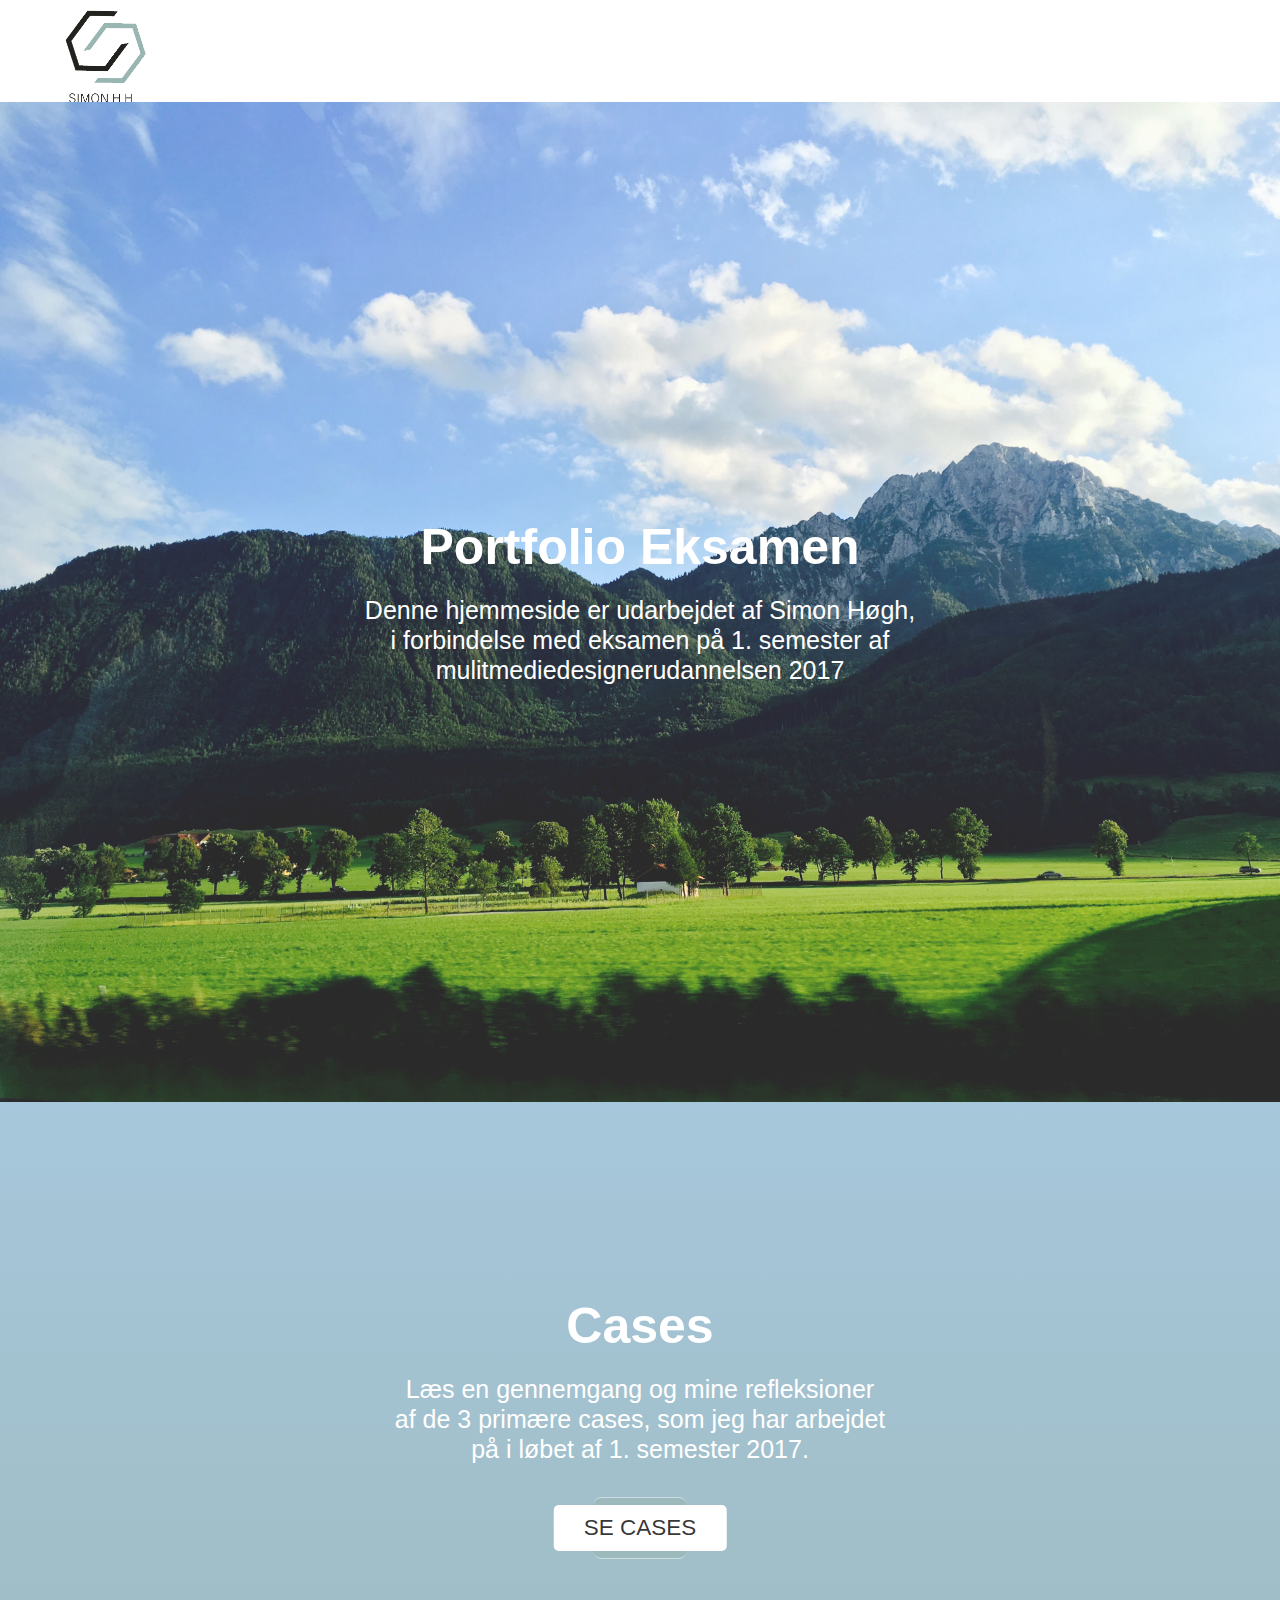
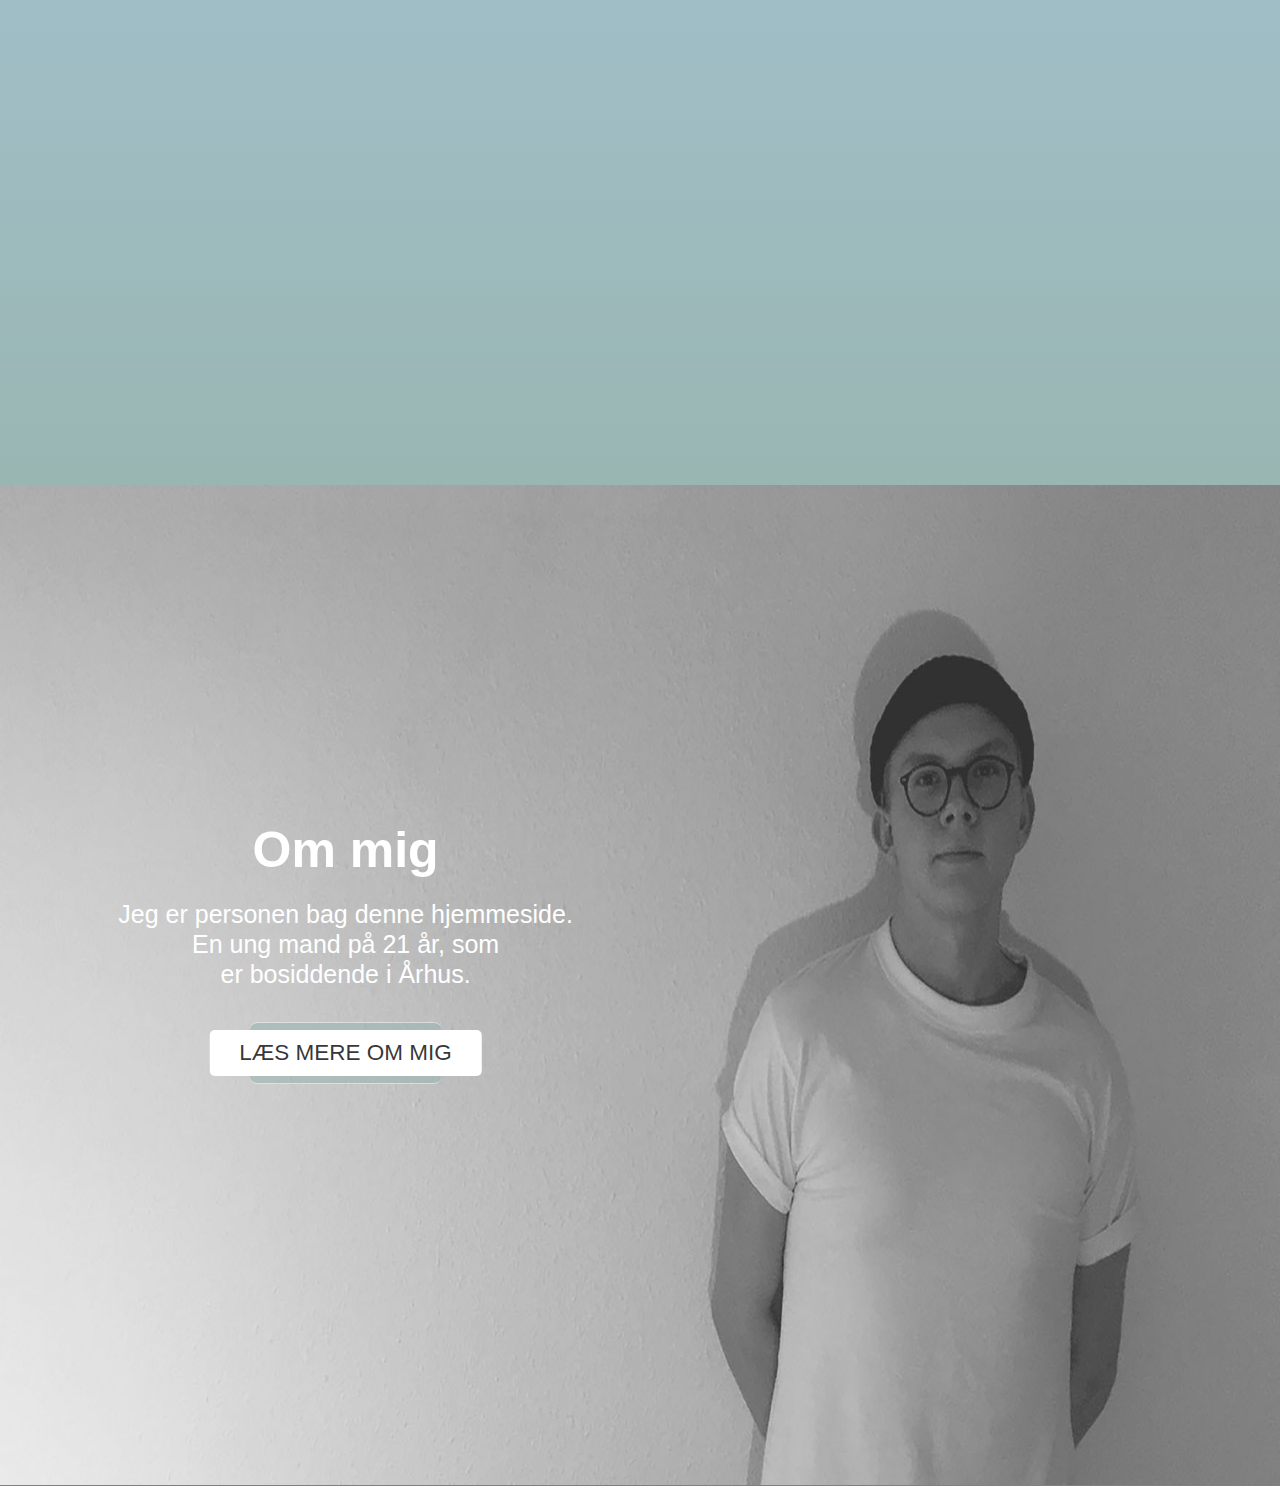
==== index.html @ 16bb82fd "portfolio website" ====
<!DOCTYPE html>
<html>

<head>
    <meta charset="utf-8">
    <meta name="viewport" content="width=device-width, initial-scale=1.0">
    <title>Simon H. H. Portfolie</title>
    <link rel="stylesheet" type="text/css" href="css/styling.css">
</head>

<body>

    <!--header, nav.bar og logo-->
    <header>

        <!--Logo-->
        <a href="index.html">
            <img class="logoplace alignperfect" src="images/simonhh.png" alt="logo simon H. H. hjemmeside">
        </a>
        <!--nav. bar-->
        <ul>
            <li><a href="#om_mig">OM MIG</a></li>
            <li><a href="#cases">CASES</a></li>
            <li><a href="#index">FORSIDE</a></li>
        </ul>

    </header>


    <!--forside-->
    <div id="page1">
        <a id="forside" class="smooth"></a>
        <div class="container">
            <img src="images/bjerge3.jpg" width="100%" height="1000px" alt="de tyske alper">
            <div class="centered">
                <h1>Portfolio Eksamen</h1>
                <p>Denne hjemmeside er udarbejdet af Simon Høgh,<br> i forbindelse med eksamen på 1. semester af<br> mulitmediedesignerudannelsen 2017</p>
            </div>
        </div>
    </div>



    <!--Cases-->
    <div id="page2">
        <a id="cases" class="smooth"></a>
        <div class="container">
            <div class="centeredp2">
                <h1>Cases</h1>
                <p> Læs en gennemgang og mine refleksioner<br> af de 3 primære cases, som jeg har arbejdet<br> på i løbet af 1. semester 2017.
                </p>
                
          
              
            <button  class="snip0043" onclick="window.location.href='cases.html'">SE CASES</button>
               
                    
             
            </div>

        </div>
    </div>



    <!--om mig-->
    <div id="page3">
        <a id="om_mig" class="smooth"></a>
  <div class="container2">
                <img class="pagephotobot" src="images/mig.jpg" width="100%" height="1000px">
                <div class="centered3">
                <h1>Om mig</h1>
                <p> Jeg er personen bag denne hjemmeside.<br>En ung mand på 21 år, som<br> er bosiddende i Århus.
                </p>
                
            <button class="snip0043">LÆS MERE OM MIG</button>
                
            </div>
        </div>
            </div>
        

 

    
    <footer>

			
    
    </footer>








</body>

</html>
---- css/styling.css ----
/*Mobilversion*/

@media only screen and (max-width: 1024px) {
    /*side 1*/
    .logoplace {
        display: inline-block;
        vertical-align: top;
        width: 50%;
        margin-right: 20px;
        margin-top: -35px;
        margin-left: -40px;
    }
       /*nav. bar css*/
    ul {
        list-style-type: none;
        margin: 0;
        padding: 0;
        margin-right: 40px;
        margin-top: 150px;
        width: 90%;
        position: absolute;
        top: 0;
        font-family: 'Raleway', Arial, sans-serif;
    }
    li {
        display: inline;
        float: right;
    }
    a {
        display: block;
        padding: 8px;
        background-color: #ffffff;
        color: black;
        text-decoration: none;
    }
    a:hover {
        color: #9ab6b3;
    }
    /*onepage body CSS*/
    header {
        margin-bottom: -65px;
        width: 100%;
    }
    body {
        margin: 0;
        padding: 0;
    }
    .pagephotobot {
        border-bottom: 1px solid grey;
        margin-top: -17px;
    }
    /* forside css */
    #page1 {
        height: 1000px;
    }
    .container {
        position: relative;
        text-align: center;
        color: white;
    }
    .centered {
        position: absolute;
        top: 50%;
        left: 50%;
        transform: translate(-50%, -50%);
        font-family: 'Raleway', Arial, sans-serif;
        font-size: 25px;
        line-height: 120%;
    }
    /* cases css*/
    #page2 {
        height: 1000px;
        background: #a7c7dc;
        background: -moz-linear-gradient(top, #a7c7dc 0%, #9ab6b3 99%);
        background: -webkit-linear-gradient(top, #a7c7dc 0%, #9ab6b3 99%);
        background: linear-gradient(to bottom, #a7c7dc 0%, #9ab6b3 99%);
        filter: progid:DXImageTransform.Microsoft.gradient( startColorstr='#a7c7dc', endColorstr='#9ab6b3', GradientType=0);
        width: 100%;
        padding-top: 0px;
    }
    .centeredp2 {
        position: absolute;
        top: 50%;
        left: 50%;
        transform: translate(-50%, -50%);
        font-family: 'Raleway', Arial, sans-serif;
        font-size: 25px;
        margin-top: 70%;
        line-height: 120%;
    }
    @import url(https://fonts.googleapis.com/css?family=Raleway:400,500);
    @import url(https://code.ionicframework.com/ionicons/2.0.1/css/ionicons.min.css);
    button.snip0043 {
        font-family: 'Raleway', Arial, sans-serif;
        border: none;
        background-color: #ffffff;
        border-radius: 5px;
        color: rgba(0, 0, 0, 0.8);
        cursor: pointer;
        padding: 10px 30px;
        display: inline-block;
        margin: 16px 34px;
        text-transform: uppercase;
        font-weight: 500;
        font-size: 0.9em;
        outline: none;
        position: relative;
        -webkit-transition: all 0.3s;
        transition: all 0.3s;
    }
    button.snip0043:before {
        content: '';
        display: block;
        border-radius: 8px;
        position: absolute;
        left: 40px;
        right: 40px;
        top: -8px;
        bottom: -8px;
        background-color: #9ab6b3;
        border-top: 1px solid rgba(255, 255, 255, 0.8);
        border-bottom: 1px solid rgba(255, 255, 255, 0.8);
        opacity: 0.6;
        z-index: -1;
        -webkit-transition: all 0.3s;
        transition: all 0.3s;
    }
    button.snip0043:hover:before,
    button.snip0043.hover:before {
        left: 0px;
        right: 0px;
        top: -5px;
        bottom: -5px;
        opacity: 1;
    }
    button.snip0043:active:before {
        top: -3px;
        bottom: -3px;
        -webkit-transition: all 0.1s;
        transition: all 0.1s;
    }
    /* om mig css */
    #page3 {
        height: 1000px;
        width: 100%;
        margin-top: 0px;
    }
    .container2 {
        position: relative;
        text-align: center;
        color: white;
    }
    .centered3 {
        position: absolute;
        top: 45%;
        left: 27%;
        transform: translate(-50%, -50%);
        font-family: 'Raleway', Arial, sans-serif;
        font-size: 25px;
        line-height: 120%;
        margin-left: 35px;
        
    }
    
    h1{
        
        line-height: 120%;
    }
    
    .overskrift{
        font-size: 35px;
      margin-left: 20px;
        
    }
    
    
    
    }
    
    
    
    
    
    
    
    
    
    
    
    
    
    
@media only screen and (min-width: 1025px){
    /*laptop*/
    /*logo css*/
    .logoplace {
        display: inline-block;
        vertical-align: top;
        width: 15%;
        margin-right: 20px;
        margin-top: -35px;
        margin-left: 10px;
    }
    /*nav. bar css*/
    ul {
        list-style-type: none;
        margin: 0;
        padding: 0;
        margin-right: 40px;
        margin-top: 122px;
        width: 90%;
        position: absolute;
        top: 0;
        font-family: 'Raleway', Arial, sans-serif;
    }
    li {
        display: inline;
        float: right;
    }
    a {
        display: block;
        padding: 8px;
        background-color: #ffffff;
        color: black;
        text-decoration: none;
    }
    a:hover {
        color: #9ab6b3;
    }
    /*onepage body CSS*/
    header {
        margin-bottom: -65px;
        width: 100%;
    }
    body {
        margin: 0;
        padding: 0;
    }
    .pagephotobot {
        border-bottom: 1px solid grey;
        margin-top: -17px;
    }
    /* forside css */
    #page1 {
        height: 1000px;
    }
    .container {
        position: relative;
        text-align: center;
        color: white;
    }
    .centered {
        position: absolute;
        top: 50%;
        left: 50%;
        transform: translate(-50%, -50%);
        font-family: 'Raleway', Arial, sans-serif;
        font-size: 25px;
        line-height: 120%;
    }
    /* cases css*/
    #page2 {
        height: 1000px;
        background: #a7c7dc;
        background: -moz-linear-gradient(top, #a7c7dc 0%, #9ab6b3 99%);
        background: -webkit-linear-gradient(top, #a7c7dc 0%, #9ab6b3 99%);
        background: linear-gradient(to bottom, #a7c7dc 0%, #9ab6b3 99%);
        filter: progid:DXImageTransform.Microsoft.gradient( startColorstr='#a7c7dc', endColorstr='#9ab6b3', GradientType=0);
        width: 100%;
        padding-top: 0px;
    }
    .centeredp2 {
        position: absolute;
        top: 50%;
        left: 50%;
        transform: translate(-50%, -50%);
        font-family: 'Raleway', Arial, sans-serif;
        font-size: 25px;
        margin-top: 25%;
        line-height: 120%;
    }
    @import url(https://fonts.googleapis.com/css?family=Raleway:400,500);
    @import url(https://code.ionicframework.com/ionicons/2.0.1/css/ionicons.min.css);
    button.snip0043 {
        font-family: 'Raleway', Arial, sans-serif;
        border: none;
        background-color: #ffffff;
        border-radius: 5px;
        color: rgba(0, 0, 0, 0.8);
        cursor: pointer;
        padding: 10px 30px;
        display: inline-block;
        margin: 16px 34px;
        text-transform: uppercase;
        font-weight: 500;
        font-size: 0.9em;
        outline: none;
        position: relative;
        -webkit-transition: all 0.3s;
        transition: all 0.3s;
    }
    button.snip0043:before {
        content: '';
        display: block;
        border-radius: 8px;
        position: absolute;
        left: 40px;
        right: 40px;
        top: -8px;
        bottom: -8px;
        background-color: #9ab6b3;
        border-top: 1px solid rgba(255, 255, 255, 0.8);
        border-bottom: 1px solid rgba(255, 255, 255, 0.8);
        opacity: 0.6;
        z-index: -1;
        -webkit-transition: all 0.3s;
        transition: all 0.3s;
    }
    button.snip0043:hover:before,
    button.snip0043.hover:before {
        left: 0px;
        right: 0px;
        top: -5px;
        bottom: -5px;
        opacity: 1;
    }
    button.snip0043:active:before {
        top: -3px;
        bottom: -3px;
        -webkit-transition: all 0.1s;
        transition: all 0.1s;
    }
    /* om mig css */
    #page3 {
        height: 1000px;
        width: 100%;
        margin-top: 0px;
    }
    .container2 {
        position: relative;
        text-align: center;
        color: white;
    }
    .centered3 {
        position: absolute;
        top: 45%;
        left: 27%;
        transform: translate(-50%, -50%);
        font-family: 'Raleway', Arial, sans-serif;
        font-size: 25px;
        line-height: 120%;
    }
    
}
    /*side med cases*/
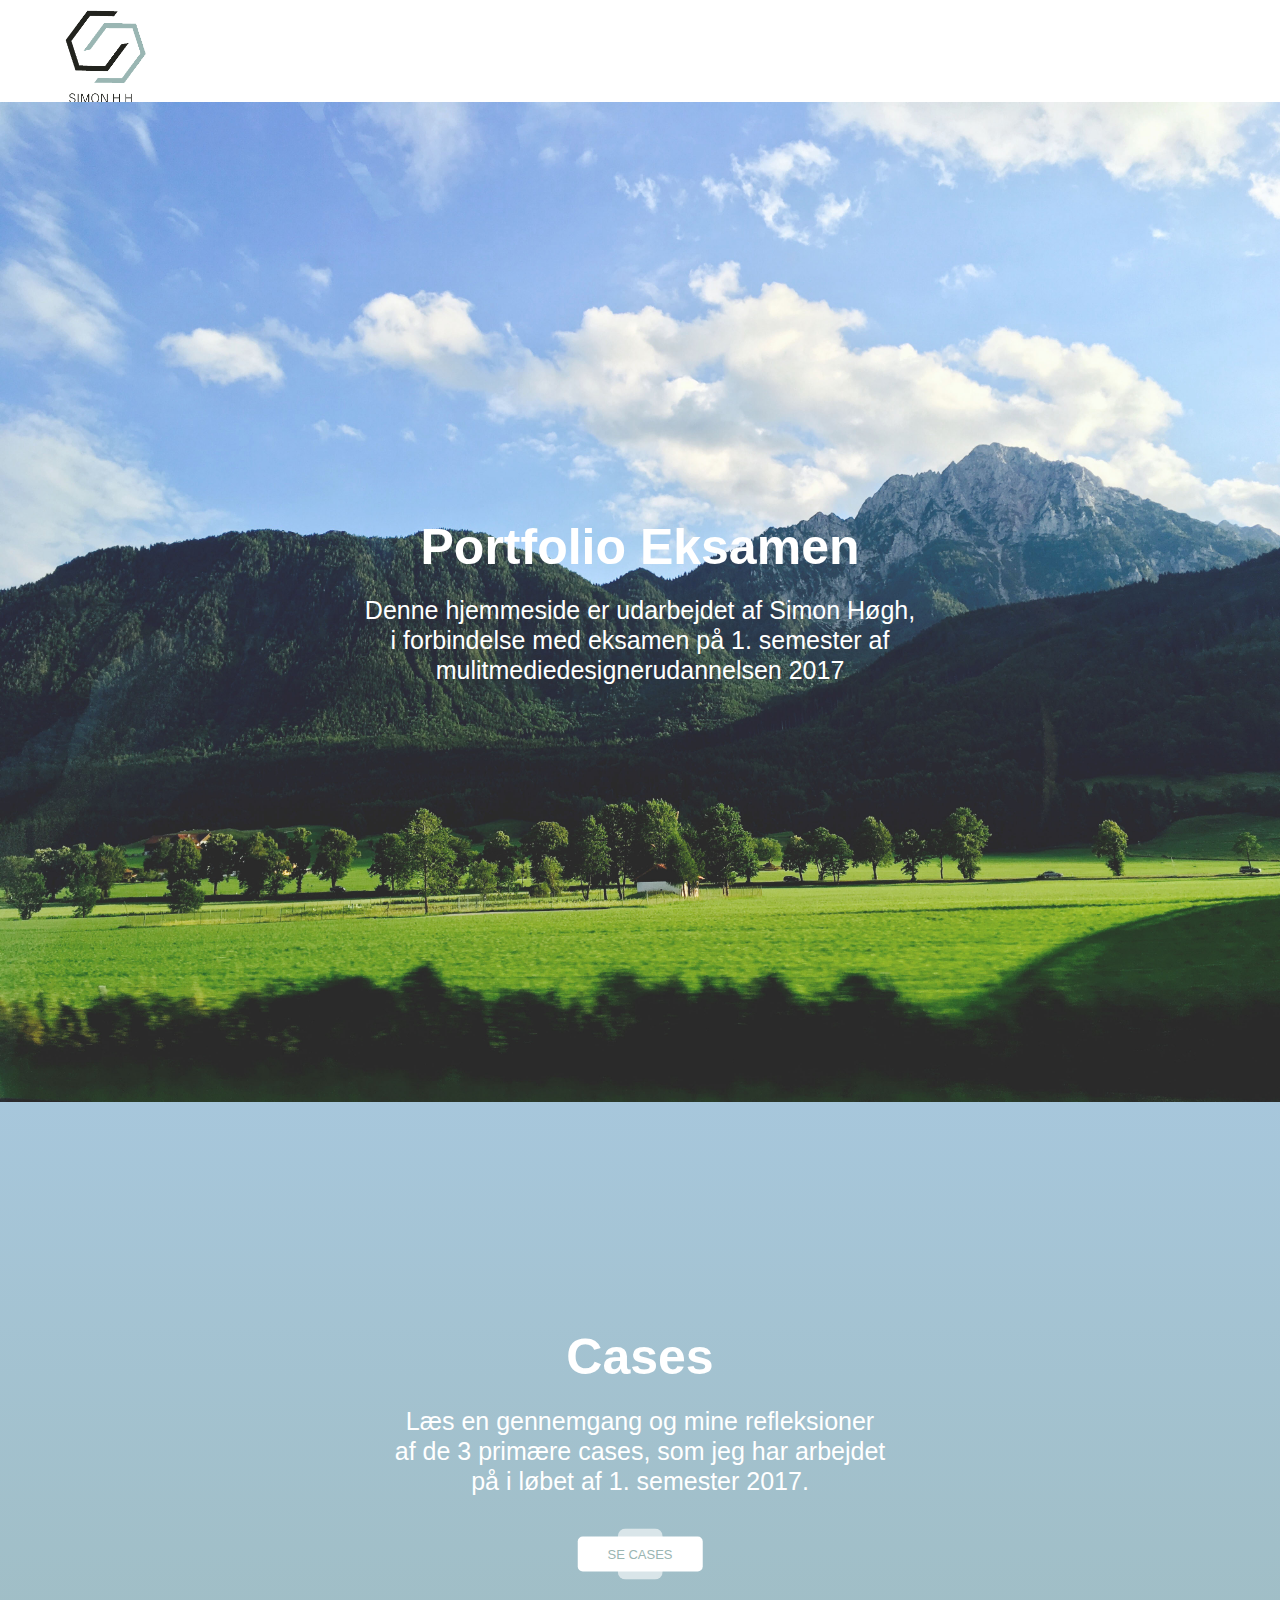
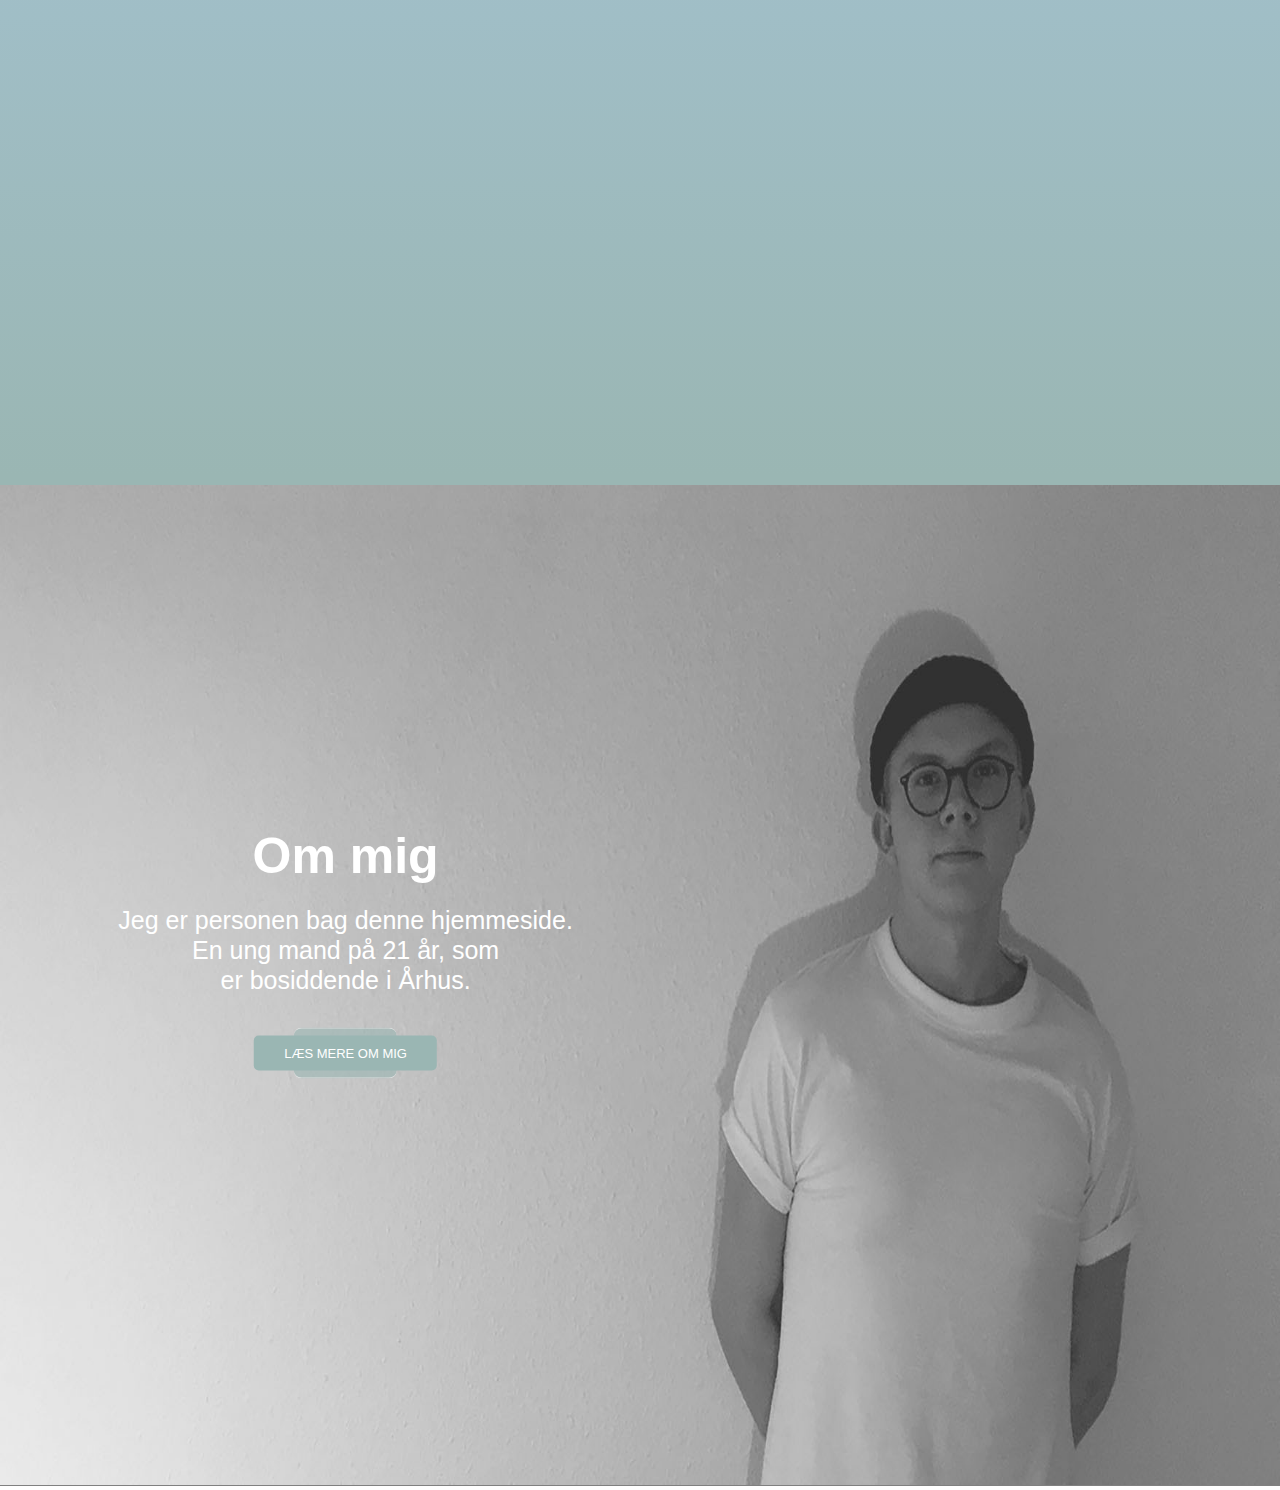
==== commit 581abd33: "Responisve update" ====
--- a/index.html
+++ b/index.html
@@ -19,9 +19,9 @@
         </a>
         <!--nav. bar-->
         <ul>
-            <li><a href="#om_mig">OM MIG</a></li>
-            <li><a href="#cases">CASES</a></li>
-            <li><a href="#index">FORSIDE</a></li>
+              <li><a href="ommig.html">OM MIG</a></li>
+            <li><a href="cases.html">CASES</a></li>
+            <li><a href=index.html>FORSIDE</a></li>
         </ul>
 
     </header>
@@ -45,14 +45,14 @@
     <div id="page2">
         <a id="cases" class="smooth"></a>
         <div class="container">
-            <div class="centeredp2">
+            <div class="centeredp5 centeredp2">
                 <h1>Cases</h1>
                 <p> Læs en gennemgang og mine refleksioner<br> af de 3 primære cases, som jeg har arbejdet<br> på i løbet af 1. semester 2017.
                 </p>
                 
           
               
-            <button  class="snip0043" onclick="window.location.href='cases.html'">SE CASES</button>
+            <button  class="snip00 button" onclick="window.location.href='cases.html'">SE CASES</button>
                
                     
              
--- a/css/styling.css
+++ b/css/styling.css
@@ -1,355 +1,817 @@
     /*Mobilversion*/
+    
+    @media only screen and (max-width: 1024px) {
+        /*side 1*/
+        .logoplace {
+            display: inline-block;
+            vertical-align: top;
+            width: 50%;
+            margin-right: 20px;
+            margin-top: 0px;
+            margin-left: -40px;
+        }
+        /*nav. bar css*/
+        ul {
+            list-style-type: none;
+            margin: 0;
+            padding: 0;
+            margin-right: 40px;
+            margin-top: 120px;
+            width: 90%;
+            position: absolute;
+            top: 0;
+            font-family: 'Raleway', Arial, sans-serif;
+        }
+        li {
+            display: inline;
+            float: right;
+        }
+        a {
+            display: block;
+            padding: 8px;
+            background-color: #ffffff;
+            color: black;
+            text-decoration: none;
+        }
+        a:hover {
+            color: #9ab6b3;
+        }
+        /*onepage body CSS*/
+        header {
+            margin-bottom: 0px;
+            width: 100%;
+        }
+        body {
+            margin: 0;
+            padding: 0;
+        }
+        .pagephotobot {
+            border-bottom: 1px solid grey;
+            margin-top: -17px;
+        }
+        /* forside css */
+        #page1 {
+            height: 1000px;
+        }
+        .container {
+            position: relative;
+            text-align: center;
+            color: white;
+        }
+        .centered {
+            position: absolute;
+            top: 50%;
+            left: 50%;
+            transform: translate(-50%, -50%);
+            font-family: 'Raleway', Arial, sans-serif;
+            font-size: 25px;
+            line-height: 120%;
+        }
+        /* cases css*/
+        #page2 {
+            height: 1000px;
+            background: #a7c7dc;
+            background: -moz-linear-gradient(top, #a7c7dc 0%, #9ab6b3 99%);
+            background: -webkit-linear-gradient(top, #a7c7dc 0%, #9ab6b3 99%);
+            background: linear-gradient(to bottom, #a7c7dc 0%, #9ab6b3 99%);
+            filter: progid:DXImageTransform.Microsoft.gradient( startColorstr='#a7c7dc', endColorstr='#9ab6b3', GradientType=0);
+            width: 100%;
+            padding-top: 0px;
+        }
+        
+        
+        @import url(https://fonts.googleapis.com/css?family=Raleway:400,500);
+        @import url(https://code.ionicframework.com/ionicons/2.0.1/css/ionicons.min.css);
+        button.snip0043 {
+            font-family: 'Raleway', Arial, sans-serif;
+            border: none;
+            background-color: #ffffff;
+            border-radius: 5px;
+            color: rgba(0, 0, 0, 0.8);
+            cursor: pointer;
+            padding: 10px 30px;
+            display: inline-block;
+            margin: 16px 34px;
+            text-transform: uppercase;
+            font-weight: 500;
+            font-size: 13px;
+            outline: none;
+            position: relative;
+            -webkit-transition: all 0.3s;
+            transition: all 0.3s;
+        }
+        button.snip0043:before {
+            content: '';
+            display: block;
+            border-radius: 8px;
+            position: absolute;
+            left: 40px;
+            right: 40px;
+            top: -8px;
+            bottom: -8px;
+            background-color: #9ab6b3;
+            border-top: 1px solid rgba(255, 255, 255, 0.8);
+            border-bottom: 1px solid rgba(255, 255, 255, 0.8);
+            opacity: 0.6;
+            z-index: -1;
+            -webkit-transition: all 0.3s;
+            transition: all 0.3s;
+        }
+        button.snip0043:hover:before,
+        button.snip0043.hover:before {
+            left: 0px;
+            right: 0px;
+            top: -5px;
+            bottom: -5px;
+            opacity: 1;
+        }
+        button.snip0043:active:before {
+            top: -3px;
+            bottom: -3px;
+            -webkit-transition: all 0.1s;
+            transition: all 0.1s;
+        }
+        
+               #page4 {
+            height: 760px;
+            background: white;
+      
+            width: 100%;
+            padding-top: 0px;
+        }
+        
+        .billedmobil{
+            
+            height: 760px;
+        }
+        
+        .overfarve{
+            color: #9ab6b3;
+        }
+        .centeredp4 {
+            position: absolute;
+            top: 50%;
+            left: 50%;
+            transform: translate(-50%, -50%);
+            font-family: 'Raleway', Arial, sans-serif;
+            font-size: 25px;
+            margin-top: 60%;
+            line-height: 120%;
+        }
+        @import url(https://fonts.googleapis.com/css?family=Raleway:400,500);
+        @import url(https://code.ionicframework.com/ionicons/2.0.1/css/ionicons.min.css);
+        button.snip0043 {
+            font-family: 'Raleway', Arial, sans-serif;
+            border: none;
+            background-color: #9ab6b3;
+            border-radius: 5px;
+            color: #ffffff;
+            cursor: pointer;
+            padding: 10px 30px;
+            display: inline-block;
+            margin: 16px 34px;
+            text-transform: uppercase;
+            font-weight: 500;
+            font-size: 13px;
+            outline: none;
+            position: relative;
+            -webkit-transition: all 0.3s;
+            transition: all 0.3s;
+        }
+        button.snip0043:before {
+            content: '';
+            display: block;
+            border-radius: 8px;
+            position: absolute;
+            left: 40px;
+            right: 40px;
+            top: -8px;
+            bottom: -8px;
+            background-color: #9ab6b3;
+            border-top: 1px solid rgba(255, 255, 255, 0.8);
+            border-bottom: 1px solid rgba(255, 255, 255, 0.8);
+            opacity: 0.6;
+            z-index: -1;
+            -webkit-transition: all 0.3s;
+            transition: all 0.3s;
+        }
+        button.snip0043:hover:before,
+        button.snip0043.hover:before {
+            left: 0px;
+            right: 0px;
+            top: -5px;
+            bottom: -5px;
+            opacity: 1;
+        }
+        button.snip0043:active:before {
+            top: -3px;
+            bottom: -3px;
+            -webkit-transition: all 0.1s;
+            transition: all 0.1s;
+        }
+        
+                
+        @import url(https://fonts.googleapis.com/css?family=Raleway:400,500);
+        @import url(https://code.ionicframework.com/ionicons/2.0.1/css/ionicons.min.css);
+        button.snip00 {
+            font-family: 'Raleway', Arial, sans-serif;
+            border: none;
+            background-color: #ffffff;
+            border-radius: 5px;
+            color: #9ab6b3;
+            cursor: pointer;
+            padding: 10px 30px;
+            display: inline-block;
+            margin: 16px 34px;
+            text-transform: uppercase;
+            font-weight: 500;
+            font-size: 13px;
+            outline: none;
+            position: relative;
+            -webkit-transition: all 0.3s;
+            transition: all 0.3s;
+        }
+        button.snip00:before {
+            content: '';
+            display: block;
+            border-radius: 8px;
+            position: absolute;
+            left: 40px;
+            right: 40px;
+            top: -8px;
+            bottom: -8px;
+            background-color: #ffffff;
+            border-top: 1px solid rgba(255, 255, 255, 0.8);
+            border-bottom: 1px solid rgba(255, 255, 255, 0.8);
+            opacity: 0.6;
+            z-index: -1;
+            -webkit-transition: all 0.3s;
+            transition: all 0.3s;
+        }
+        button.snip00:hover:before,
+        button.snip00.hover:before {
+            left: 0px;
+            right: 0px;
+            top: -5px;
+            bottom: -5px;
+            opacity: 1;
+        }
+        button.snip00:active:before {
+            top: -3px;
+            bottom: -3px;
+            -webkit-transition: all 0.1s;
+            transition: all 0.1s;
+        }
+        
+        
+        /* om mig css */
+        #page3 {
+            height: 1000px;
+            width: 100%;
+            margin-top: 0px;
+        }
+        .container2 {
+            position: relative;
+            text-align: center;
+            color: white;
+        }
+        .centered3 {
+           position: absolute;
+            top: 50%;
+            left: 50%;
+            transform: translate(-50%, -50%);
+            font-family: 'Raleway', Arial, sans-serif;
+            font-size: 25px;
+            line-height: 120%;
+        }
+        h1 {
+            line-height: 120%;
+        }
+        .overskrift {
+            font-size: 35px;
+            margin-left: 20px;
+        }
+        .trypic {
+            position: absolute;
+            top,
+            left: 0px;
+            width,
+            max-height: 100%;
+            border: 0;
+        }
+        
+               .centeredp5 {
+            position: absolute;
+            top: 50%;
+            left: 50%;
+            transform: translate(-50%, -50%);
+            font-family: 'Raleway', Arial, sans-serif;
+            font-size: 25px;
+            margin-top: 120%;
+            line-height: 120%;
+      
+        
+}
+     
+}
+      
+        
+    
 
-@media only screen and (max-width: 1024px) {
-    /*side 1*/
-    .logoplace {
-        display: inline-block;
-        vertical-align: top;
-        width: 50%;
-        margin-right: 20px;
-        margin-top: -35px;
-        margin-left: -40px;
+
+
+
+
+
+    
+    @media only screen and (min-width: 1025px) {
+        /*laptop*/
+        /*logo css*/
+        
+       
+        
+        .logoplace {
+            display: inline-block;
+            vertical-align: top;
+            width: 15%;
+            margin-right: 20px;
+            margin-top: -35px;
+            margin-left: 10px;
+        }
+        /*nav. bar css*/
+        ul {
+            list-style-type: none;
+            margin: 0;
+            padding: 0;
+            margin-right: 40px;
+            margin-top: 122px;
+            width: 90%;
+            position: absolute;
+            top: 0;
+            font-family: 'Raleway', Arial, sans-serif;
+        }
+        li {
+            display: inline;
+            float: right;
+        }
+        a {
+            display: block;
+            padding: 8px;
+            background-color: #ffffff;
+            color: black;
+            text-decoration: none;
+        }
+        a:hover {
+            color: #9ab6b3;
+        }
+        /*onepage body CSS*/
+        header {
+            margin-bottom: -65px;
+            width: 100%;
+        }
+        body {
+            margin: 0;
+            padding: 0;
+        }
+        .pagephotobot {
+            border-bottom: 1px solid grey;
+            margin-top: -17px;
+        }
+        /* forside css */
+        #page1 {
+            height: 1000px;
+        }
+        .container {
+            position: relative;
+            text-align: center;
+            color: white;
+        }
+        .centered {
+            position: absolute;
+            top: 50%;
+            left: 50%;
+            transform: translate(-50%, -50%);
+            font-family: 'Raleway', Arial, sans-serif;
+            font-size: 25px;
+            line-height: 120%;
+        }
+        /* cases css*/
+                 #page4 {
+            height: 1000px;
+            background: white;
+      
+            width: 100%;
+            padding-top: 0px;
+        }
+        
+        
+        .overfarve{
+            color: #9ab6b3;
+        }
+        .centeredp4 {
+            position: absolute;
+            top: 50%;
+            left: 50%;
+            transform: translate(-50%, -50%);
+            font-family: 'Raleway', Arial, sans-serif;
+            font-size: 25px;
+            margin-top: 120%;
+            line-height: 120%;
+        }
+        @import url(https://fonts.googleapis.com/css?family=Raleway:400,500);
+        @import url(https://code.ionicframework.com/ionicons/2.0.1/css/ionicons.min.css);
+        button.snip0043 {
+            font-family: 'Raleway', Arial, sans-serif;
+            border: none;
+            background-color: #9ab6b3;
+            border-radius: 5px;
+            color: #ffffff;
+            cursor: pointer;
+            padding: 10px 30px;
+            display: inline-block;
+            margin: 16px 34px;
+            text-transform: uppercase;
+            font-weight: 500;
+            font-size: 0.8em;
+            outline: none;
+            position: relative;
+            -webkit-transition: all 0.3s;
+            transition: all 0.3s;
+        }
+        button.snip0043:before {
+            content: '';
+            display: block;
+            border-radius: 8px;
+            position: absolute;
+            left: 40px;
+            right: 40px;
+            top: -8px;
+            bottom: -8px;
+            background-color: #9ab6b3;
+            border-top: 1px solid rgba(255, 255, 255, 0.8);
+            border-bottom: 1px solid rgba(255, 255, 255, 0.8);
+            opacity: 0.6;
+            z-index: -1;
+            -webkit-transition: all 0.3s;
+            transition: all 0.3s;
+        }
+        button.snip0043:hover:before,
+        button.snip0043.hover:before {
+            left: 0px;
+            right: 0px;
+            top: -5px;
+            bottom: -5px;
+            opacity: 1;
+        }
+        button.snip0043:active:before {
+            top: -3px;
+            bottom: -3px;
+            -webkit-transition: all 0.1s;
+            transition: all 0.1s;
+        }
+        
+            
+        @import url(https://fonts.googleapis.com/css?family=Raleway:400,500);
+        @import url(https://code.ionicframework.com/ionicons/2.0.1/css/ionicons.min.css);
+        button.snip00 {
+            font-family: 'Raleway', Arial, sans-serif;
+            border: none;
+            background-color: #ffffff;
+            border-radius: 5px;
+            color: #9ab6b3;
+            cursor: pointer;
+            padding: 10px 30px;
+            display: inline-block;
+            margin: 16px 34px;
+            text-transform: uppercase;
+            font-weight: 500;
+            font-size: 0.8em;
+            outline: none;
+            position: relative;
+            -webkit-transition: all 0.3s;
+            transition: all 0.3s;
+        }
+        button.snip00:before {
+            content: '';
+            display: block;
+            border-radius: 8px;
+            position: absolute;
+            left: 40px;
+            right: 40px;
+            top: -8px;
+            bottom: -8px;
+            background-color: #ffffff;
+            border-top: 1px solid rgba(255, 255, 255, 0.8);
+            border-bottom: 1px solid rgba(255, 255, 255, 0.8);
+            opacity: 0.6;
+            z-index: -1;
+            -webkit-transition: all 0.3s;
+            transition: all 0.3s;
+        }
+        button.snip00:hover:before,
+        button.snip00.hover:before {
+            left: 0px;
+            right: 0px;
+            top: -5px;
+            bottom: -5px;
+            opacity: 1;
+        }
+        button.snip00:active:before {
+            top: -3px;
+            bottom: -3px;
+            -webkit-transition: all 0.1s;
+            transition: all 0.1s;
+        }
+        /* om mig css */
+        #page3 {
+            height: 1000px;
+            width: 100%;
+            margin-top: 0px;
+        }
+        .container2 {
+            position: relative;
+            text-align: center;
+            color: white;
+        }
+        .centered3 {
+            position: absolute;
+            top: 45%;
+            left: 27%;
+            transform: translate(-50%, -50%);
+            font-family: 'Raleway', Arial, sans-serif;
+            font-size: 25px;
+            line-height: 120%;
+        }
+        .overskrift {
+            font-size: 35px;
+            margin-left: 20px;
+        }
+        .articletekst {
+            -webkit-column-count: 2;
+            /* Chrome, Safari, Opera */
+            -moz-column-count: 2;
+            /* Firefox */
+            column-count: 2;
+            margin: 50px 300px 100px 300px;
+            font-family: 'Raleway', Arial, sans-serif;
+            line-height: 2.3;
+            text-align: justify;
+        }
+        .articlepic {
+            display: block;
+            margin-left: auto;
+            margin-right: auto display: block;
+            margin-left: auto;
+            margin-right: auto
+        }
+        .mellemrum {
+            margin-top: 50px;
+            margin-bottom: 50px;
+        }
+        .articlemargin {
+            margin-left: 20px
+        }
+        .articlemargin2 {
+            margin-right: 20px;
+        }
+        .artikelrubrik {
+            font-family: 'Raleway', Arial, sans-serif;
+            text-align: center;
+            color: black;
+        }
+        .ses {
+            font-family: 'Raleway', Arial, sans-serif;
+            text-align: center;
+            color: black;
+            margin-bottom: 10px;
+        }
+        .roundcor {
+            border: 1px solid #47484b;
+            -webkit-border-radius: 2px;
+            -moz-border-radius: 2px;
+            border-radius: 2px;
+        }
+        .casebg {
+            background-color: white;
+        }
+        
+        .casesbg{
+            
+            background-color: white;
+        }
+        
+        #page2 {
+            height: 1000px;
+            background: #a7c7dc;
+            background: -moz-linear-gradient(top, #a7c7dc 0%, #9ab6b3 99%);
+            background: -webkit-linear-gradient(top, #a7c7dc 0%, #9ab6b3 99%);
+            background: linear-gradient(to bottom, #a7c7dc 0%, #9ab6b3 99%);
+            filter: progid:DXImageTransform.Microsoft.gradient( startColorstr='#a7c7dc', endColorstr='#9ab6b3', GradientType=0);
+            width: 100%;
+            padding-top: 0px;
+        }
+        .centeredp2 {
+            position: absolute;
+            top: 10%;
+            left: 50%;
+            transform: translate(-50%, -50%);
+            font-family: 'Raleway', Arial, sans-serif;
+            font-size: 25px;
+            margin-top: 0%;
+            line-height: 120%;
+        }
+        @import url(https://fonts.googleapis.com/css?family=Raleway:400,500);
+        @import url(https://code.ionicframework.com/ionicons/2.0.1/css/ionicons.min.css);
+        button.snip0043 {
+            font-family: 'Raleway', Arial, sans-serif;
+            border: none;
+            background-color: #ffffff;
+            border-radius: 5px;
+            color: rgba(0, 0, 0, 0.8);
+            cursor: pointer;
+            padding: 10px 30px;
+            display: inline-block;
+            margin: 16px 34px;
+            text-transform: uppercase;
+            font-weight: 500;
+            font-size: 13px;
+            outline: none;
+            position: relative;
+            -webkit-transition: all 0.3s;
+            transition: all 0.3s;
+        }
+        button.snip0043:before {
+            content: '';
+            display: block;
+            border-radius: 8px;
+            position: absolute;
+            left: 40px;
+            right: 40px;
+            top: -8px;
+            bottom: -8px;
+            background-color: #9ab6b3;
+            border-top: 1px solid rgba(255, 255, 255, 0.8);
+            border-bottom: 1px solid rgba(255, 255, 255, 0.8);
+            opacity: 0.6;
+            z-index: -1;
+            -webkit-transition: all 0.3s;
+            transition: all 0.3s;
+        }
+        button.snip0043:hover:before,
+        button.snip0043.hover:before {
+            left: 0px;
+            right: 0px;
+            top: -5px;
+            bottom: -5px;
+            opacity: 1;
+        }
+        button.snip0043:active:before {
+            top: -3px;
+            bottom: -3px;
+            -webkit-transition: all 0.1s;
+            transition: all 0.1s;
+        }
+        
+               #page4 {
+            height: 760px;
+            background: white;
+      
+            width: 100%;
+            padding-top: 0px;
+        }
+        
+        
+        
+        .overfarve{
+            color: #9ab6b3;
+        }
+        .centeredp2 {
+            position: absolute;
+            top: 50%;
+            left: 50%;
+            transform: translate(-50%, -50%);
+            font-family: 'Raleway', Arial, sans-serif;
+            font-size: 25px;
+            margin-top: 27%;
+            line-height: 120%;
+        }
+        @import url(https://fonts.googleapis.com/css?family=Raleway:400,500);
+        @import url(https://code.ionicframework.com/ionicons/2.0.1/css/ionicons.min.css);
+        button.snip0043 {
+            font-family: 'Raleway', Arial, sans-serif;
+            border: none;
+            background-color: #9ab6b3;
+            border-radius: 5px;
+            color: #ffffff;
+            cursor: pointer;
+            padding: 10px 30px;
+            display: inline-block;
+            margin: 16px 34px;
+            text-transform: uppercase;
+            font-weight: 500;
+            font-size: 13px;
+            outline: none;
+            position: relative;
+            -webkit-transition: all 0.3s;
+            transition: all 0.3s;
+        }
+        button.snip0043:before {
+            content: '';
+            display: block;
+            border-radius: 8px;
+            position: absolute;
+            left: 40px;
+            right: 40px;
+            top: -8px;
+            bottom: -8px;
+            background-color: #9ab6b3;
+            border-top: 1px solid rgba(255, 255, 255, 0.8);
+            border-bottom: 1px solid rgba(255, 255, 255, 0.8);
+            opacity: 0.6;
+            z-index: -1;
+            -webkit-transition: all 0.3s;
+            transition: all 0.3s;
+        }
+        button.snip0043:hover:before,
+        button.snip0043.hover:before {
+            left: 0px;
+            right: 0px;
+            top: -5px;
+            bottom: -5px;
+            opacity: 1;
+        }
+        button.snip0043:active:before {
+            top: -3px;
+            bottom: -3px;
+            -webkit-transition: all 0.1s;
+            transition: all 0.1s;
+        }
+        
+                
+        @import url(https://fonts.googleapis.com/css?family=Raleway:400,500);
+        @import url(https://code.ionicframework.com/ionicons/2.0.1/css/ionicons.min.css);
+        button.snip00 {
+            font-family: 'Raleway', Arial, sans-serif;
+            border: none;
+            background-color: #ffffff;
+            border-radius: 5px;
+            color: #9ab6b3;
+            cursor: pointer;
+            padding: 10px 30px;
+            display: inline-block;
+            margin: 16px 34px;
+            text-transform: uppercase;
+            font-weight: 500;
+            font-size: 13px;
+            outline: none;
+            position: relative;
+            -webkit-transition: all 0.3s;
+            transition: all 0.3s;
+        }
+        button.snip00:before {
+            content: '';
+            display: block;
+            border-radius: 8px;
+            position: absolute;
+            left: 40px;
+            right: 40px;
+            top: -8px;
+            bottom: -8px;
+            background-color: #ffffff;
+            border-top: 1px solid rgba(255, 255, 255, 0.8);
+            border-bottom: 1px solid rgba(255, 255, 255, 0.8);
+            opacity: 0.6;
+            z-index: -1;
+            -webkit-transition: all 0.3s;
+            transition: all 0.3s;
+        }
+        button.snip00:hover:before,
+        button.snip00.hover:before {
+            left: 0px;
+            right: 0px;
+            top: -5px;
+            bottom: -5px;
+            opacity: 1;
+        }
+        button.snip00:active:before {
+            top: -3px;
+            bottom: -3px;
+            -webkit-transition: all 0.1s;
+            transition: all 0.1s;
+        }
+        
+           .centeredp4 {
+            position: absolute;
+            top: 50%;
+            left: 50%;
+            transform: translate(-50%, -50%);
+            font-family: 'Raleway', Arial, sans-serif;
+            font-size: 25px;
+               margin-top: 22%;
+           
+            line-height: 120%;
+        }
+        
+  
     }
-       /*nav. bar css*/
-    ul {
-        list-style-type: none;
-        margin: 0;
-        padding: 0;
-        margin-right: 40px;
-        margin-top: 150px;
-        width: 90%;
-        position: absolute;
-        top: 0;
-        font-family: 'Raleway', Arial, sans-serif;
-    }
-    li {
-        display: inline;
-        float: right;
-    }
-    a {
-        display: block;
-        padding: 8px;
-        background-color: #ffffff;
-        color: black;
-        text-decoration: none;
-    }
-    a:hover {
-        color: #9ab6b3;
-    }
-    /*onepage body CSS*/
-    header {
-        margin-bottom: -65px;
-        width: 100%;
-    }
-    body {
-        margin: 0;
-        padding: 0;
-    }
-    .pagephotobot {
-        border-bottom: 1px solid grey;
-        margin-top: -17px;
-    }
-    /* forside css */
-    #page1 {
-        height: 1000px;
-    }
-    .container {
-        position: relative;
-        text-align: center;
-        color: white;
-    }
-    .centered {
-        position: absolute;
-        top: 50%;
-        left: 50%;
-        transform: translate(-50%, -50%);
-        font-family: 'Raleway', Arial, sans-serif;
-        font-size: 25px;
-        line-height: 120%;
-    }
-    /* cases css*/
-    #page2 {
-        height: 1000px;
-        background: #a7c7dc;
-        background: -moz-linear-gradient(top, #a7c7dc 0%, #9ab6b3 99%);
-        background: -webkit-linear-gradient(top, #a7c7dc 0%, #9ab6b3 99%);
-        background: linear-gradient(to bottom, #a7c7dc 0%, #9ab6b3 99%);
-        filter: progid:DXImageTransform.Microsoft.gradient( startColorstr='#a7c7dc', endColorstr='#9ab6b3', GradientType=0);
-        width: 100%;
-        padding-top: 0px;
-    }
-    .centeredp2 {
-        position: absolute;
-        top: 50%;
-        left: 50%;
-        transform: translate(-50%, -50%);
-        font-family: 'Raleway', Arial, sans-serif;
-        font-size: 25px;
-        margin-top: 70%;
-        line-height: 120%;
-    }
-    @import url(https://fonts.googleapis.com/css?family=Raleway:400,500);
-    @import url(https://code.ionicframework.com/ionicons/2.0.1/css/ionicons.min.css);
-    button.snip0043 {
-        font-family: 'Raleway', Arial, sans-serif;
-        border: none;
-        background-color: #ffffff;
-        border-radius: 5px;
-        color: rgba(0, 0, 0, 0.8);
-        cursor: pointer;
-        padding: 10px 30px;
-        display: inline-block;
-        margin: 16px 34px;
-        text-transform: uppercase;
-        font-weight: 500;
-        font-size: 0.9em;
-        outline: none;
-        position: relative;
-        -webkit-transition: all 0.3s;
-        transition: all 0.3s;
-    }
-    button.snip0043:before {
-        content: '';
-        display: block;
-        border-radius: 8px;
-        position: absolute;
-        left: 40px;
-        right: 40px;
-        top: -8px;
-        bottom: -8px;
-        background-color: #9ab6b3;
-        border-top: 1px solid rgba(255, 255, 255, 0.8);
-        border-bottom: 1px solid rgba(255, 255, 255, 0.8);
-        opacity: 0.6;
-        z-index: -1;
-        -webkit-transition: all 0.3s;
-        transition: all 0.3s;
-    }
-    button.snip0043:hover:before,
-    button.snip0043.hover:before {
-        left: 0px;
-        right: 0px;
-        top: -5px;
-        bottom: -5px;
-        opacity: 1;
-    }
-    button.snip0043:active:before {
-        top: -3px;
-        bottom: -3px;
-        -webkit-transition: all 0.1s;
-        transition: all 0.1s;
-    }
-    /* om mig css */
-    #page3 {
-        height: 1000px;
-        width: 100%;
-        margin-top: 0px;
-    }
-    .container2 {
-        position: relative;
-        text-align: center;
-        color: white;
-    }
-    .centered3 {
-        position: absolute;
-        top: 45%;
-        left: 27%;
-        transform: translate(-50%, -50%);
-        font-family: 'Raleway', Arial, sans-serif;
-        font-size: 25px;
-        line-height: 120%;
-        margin-left: 35px;
-        
-    }
-    
-    h1{
-        
-        line-height: 120%;
-    }
-    
-    .overskrift{
-        font-size: 35px;
-      margin-left: 20px;
-        
-    }
-    
-    
-    
-    }
-    
-    
-    
-    
-    
-    
-    
-    
-    
-    
-    
-    
-    
-    
-@media only screen and (min-width: 1025px){
-    /*laptop*/
-    /*logo css*/
-    .logoplace {
-        display: inline-block;
-        vertical-align: top;
-        width: 15%;
-        margin-right: 20px;
-        margin-top: -35px;
-        margin-left: 10px;
-    }
-    /*nav. bar css*/
-    ul {
-        list-style-type: none;
-        margin: 0;
-        padding: 0;
-        margin-right: 40px;
-        margin-top: 122px;
-        width: 90%;
-        position: absolute;
-        top: 0;
-        font-family: 'Raleway', Arial, sans-serif;
-    }
-    li {
-        display: inline;
-        float: right;
-    }
-    a {
-        display: block;
-        padding: 8px;
-        background-color: #ffffff;
-        color: black;
-        text-decoration: none;
-    }
-    a:hover {
-        color: #9ab6b3;
-    }
-    /*onepage body CSS*/
-    header {
-        margin-bottom: -65px;
-        width: 100%;
-    }
-    body {
-        margin: 0;
-        padding: 0;
-    }
-    .pagephotobot {
-        border-bottom: 1px solid grey;
-        margin-top: -17px;
-    }
-    /* forside css */
-    #page1 {
-        height: 1000px;
-    }
-    .container {
-        position: relative;
-        text-align: center;
-        color: white;
-    }
-    .centered {
-        position: absolute;
-        top: 50%;
-        left: 50%;
-        transform: translate(-50%, -50%);
-        font-family: 'Raleway', Arial, sans-serif;
-        font-size: 25px;
-        line-height: 120%;
-    }
-    /* cases css*/
-    #page2 {
-        height: 1000px;
-        background: #a7c7dc;
-        background: -moz-linear-gradient(top, #a7c7dc 0%, #9ab6b3 99%);
-        background: -webkit-linear-gradient(top, #a7c7dc 0%, #9ab6b3 99%);
-        background: linear-gradient(to bottom, #a7c7dc 0%, #9ab6b3 99%);
-        filter: progid:DXImageTransform.Microsoft.gradient( startColorstr='#a7c7dc', endColorstr='#9ab6b3', GradientType=0);
-        width: 100%;
-        padding-top: 0px;
-    }
-    .centeredp2 {
-        position: absolute;
-        top: 50%;
-        left: 50%;
-        transform: translate(-50%, -50%);
-        font-family: 'Raleway', Arial, sans-serif;
-        font-size: 25px;
-        margin-top: 25%;
-        line-height: 120%;
-    }
-    @import url(https://fonts.googleapis.com/css?family=Raleway:400,500);
-    @import url(https://code.ionicframework.com/ionicons/2.0.1/css/ionicons.min.css);
-    button.snip0043 {
-        font-family: 'Raleway', Arial, sans-serif;
-        border: none;
-        background-color: #ffffff;
-        border-radius: 5px;
-        color: rgba(0, 0, 0, 0.8);
-        cursor: pointer;
-        padding: 10px 30px;
-        display: inline-block;
-        margin: 16px 34px;
-        text-transform: uppercase;
-        font-weight: 500;
-        font-size: 0.9em;
-        outline: none;
-        position: relative;
-        -webkit-transition: all 0.3s;
-        transition: all 0.3s;
-    }
-    button.snip0043:before {
-        content: '';
-        display: block;
-        border-radius: 8px;
-        position: absolute;
-        left: 40px;
-        right: 40px;
-        top: -8px;
-        bottom: -8px;
-        background-color: #9ab6b3;
-        border-top: 1px solid rgba(255, 255, 255, 0.8);
-        border-bottom: 1px solid rgba(255, 255, 255, 0.8);
-        opacity: 0.6;
-        z-index: -1;
-        -webkit-transition: all 0.3s;
-        transition: all 0.3s;
-    }
-    button.snip0043:hover:before,
-    button.snip0043.hover:before {
-        left: 0px;
-        right: 0px;
-        top: -5px;
-        bottom: -5px;
-        opacity: 1;
-    }
-    button.snip0043:active:before {
-        top: -3px;
-        bottom: -3px;
-        -webkit-transition: all 0.1s;
-        transition: all 0.1s;
-    }
-    /* om mig css */
-    #page3 {
-        height: 1000px;
-        width: 100%;
-        margin-top: 0px;
-    }
-    .container2 {
-        position: relative;
-        text-align: center;
-        color: white;
-    }
-    .centered3 {
-        position: absolute;
-        top: 45%;
-        left: 27%;
-        transform: translate(-50%, -50%);
-        font-family: 'Raleway', Arial, sans-serif;
-        font-size: 25px;
-        line-height: 120%;
-    }
-    
-}
     /*side med cases*/
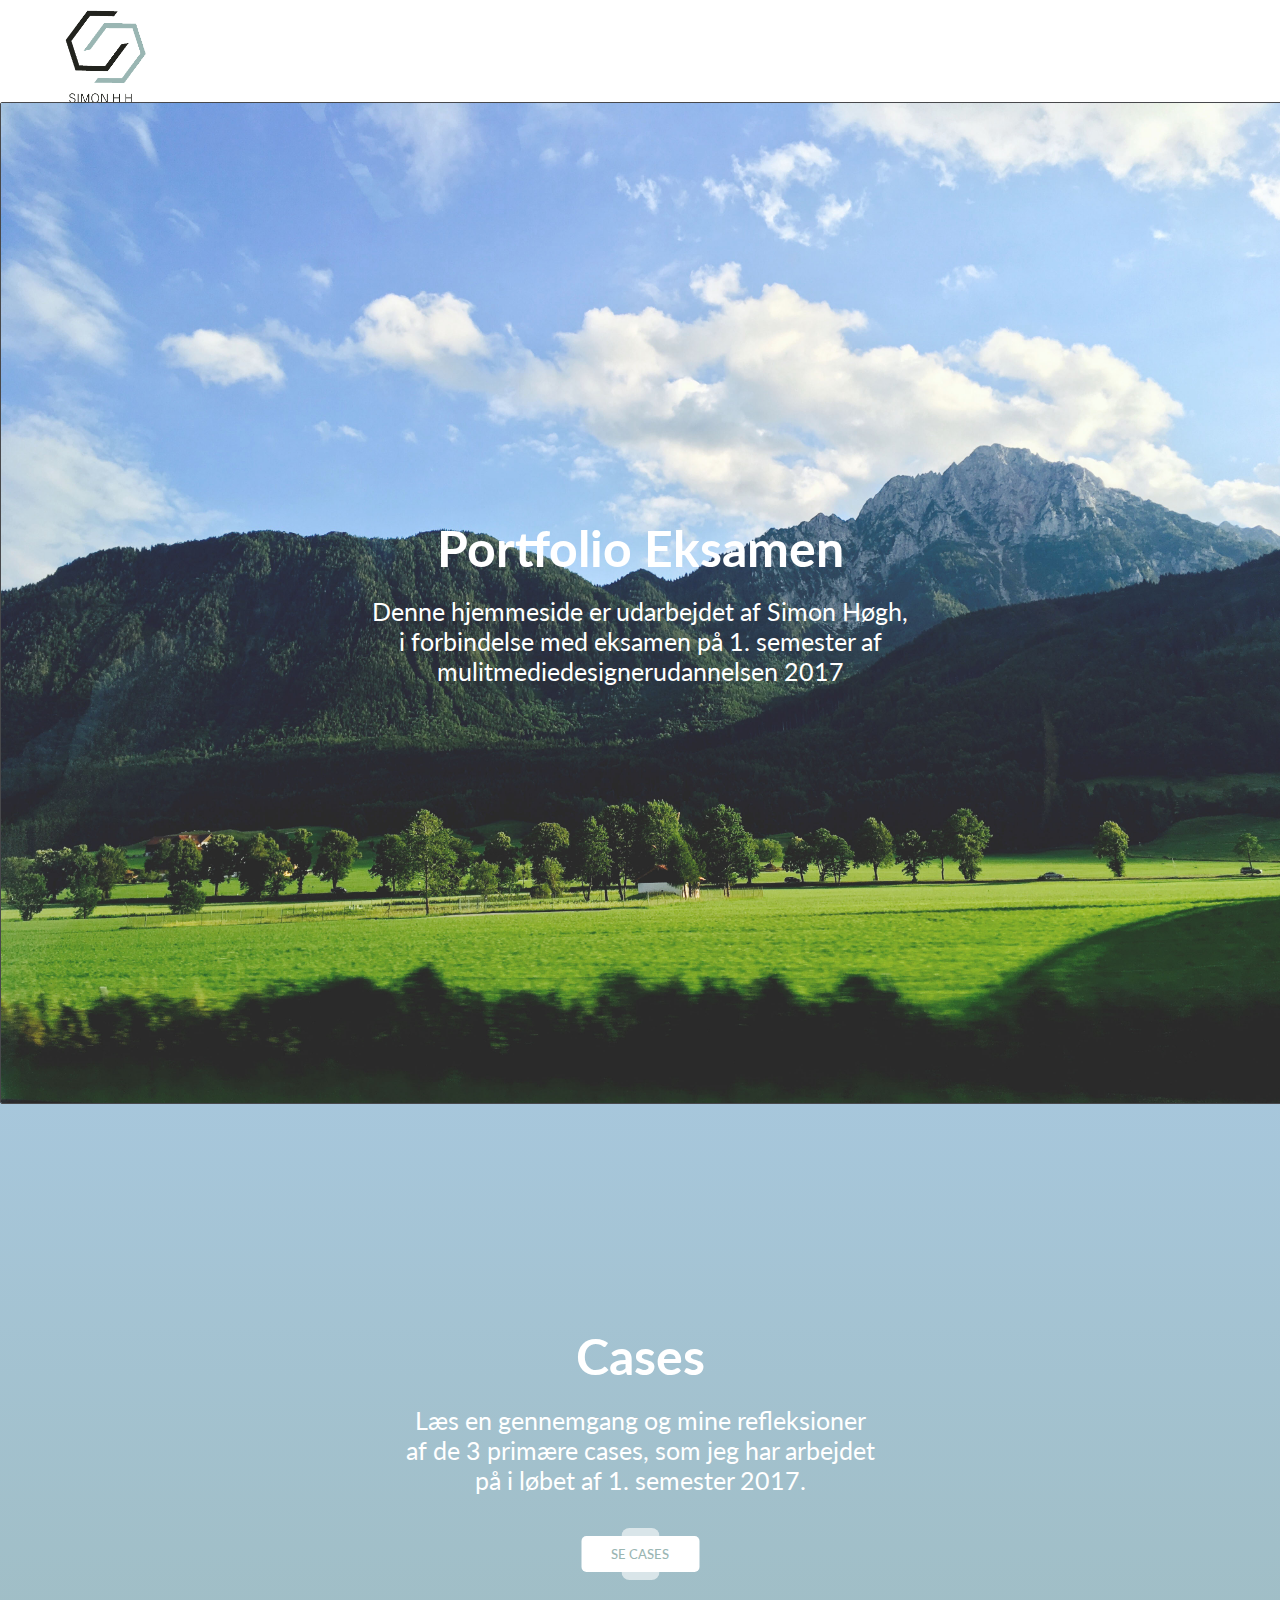
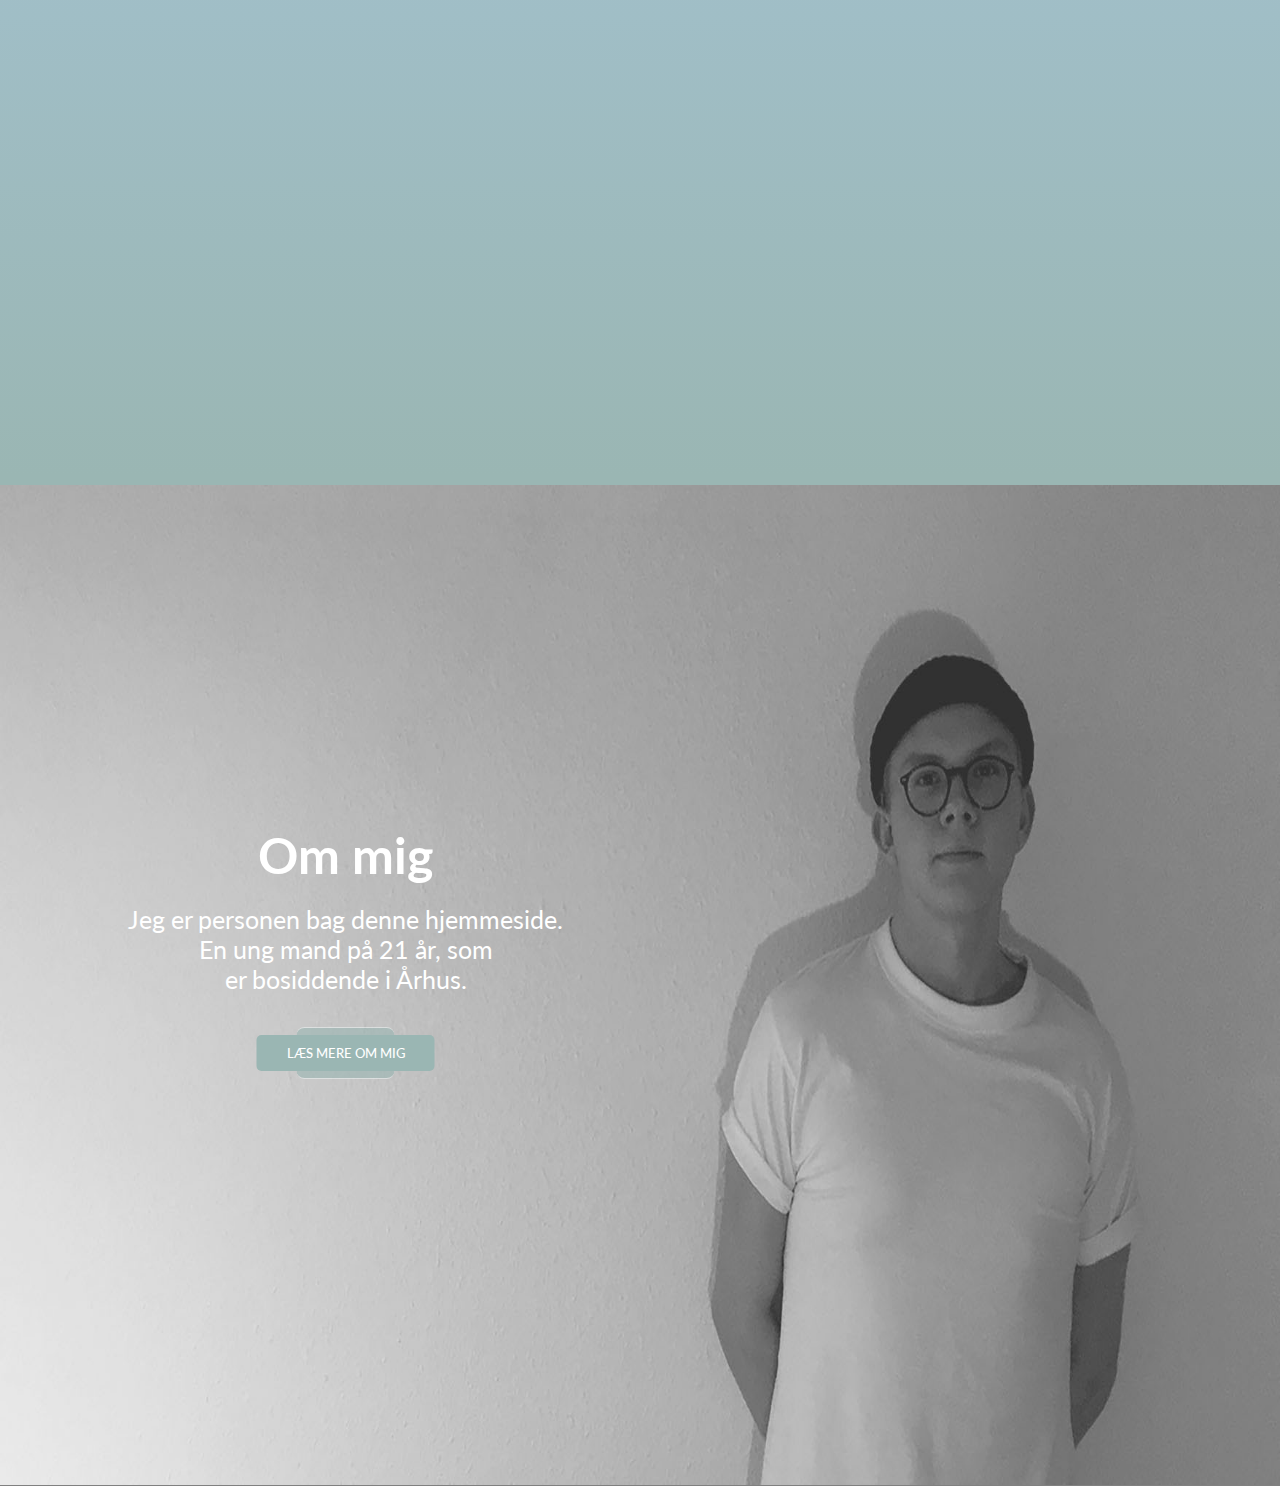
==== commit 21afa7d8: "updates" ====
--- a/index.html
+++ b/index.html
@@ -6,6 +6,8 @@
     <meta name="viewport" content="width=device-width, initial-scale=1.0">
     <title>Simon H. H. Portfolie</title>
     <link rel="stylesheet" type="text/css" href="css/styling.css">
+     	<link href="https://fonts.googleapis.com/css?family=Lato:300,400,700" rel="stylesheet">
+    
 </head>
 
 <body>
@@ -31,7 +33,7 @@
     <div id="page1">
         <a id="forside" class="smooth"></a>
         <div class="container">
-            <img src="images/bjerge3.jpg" width="100%" height="1000px" alt="de tyske alper">
+            <img class="roundcor" src="images/bjerge3.jpg" width="100%" height="1000px" alt="de tyske alper">
             <div class="centered">
                 <h1>Portfolio Eksamen</h1>
                 <p>Denne hjemmeside er udarbejdet af Simon Høgh,<br> i forbindelse med eksamen på 1. semester af<br> mulitmediedesignerudannelsen 2017</p>
@@ -73,7 +75,7 @@
                 <p> Jeg er personen bag denne hjemmeside.<br>En ung mand på 21 år, som<br> er bosiddende i Århus.
                 </p>
                 
-            <button class="snip0043">LÆS MERE OM MIG</button>
+            <button class="snip0043" onclick="window.location.href='ommig.html'">LÆS MERE OM MIG</button>
                 
             </div>
         </div>
@@ -85,10 +87,19 @@
     
     <footer>
 
+        
 			
+
+
     
+    
+
     </footer>
 
+
+        
+    
+    
 
 
 
--- a/css/styling.css
+++ b/css/styling.css
@@ -20,7 +20,7 @@
             width: 90%;
             position: absolute;
             top: 0;
-            font-family: 'Raleway', Arial, sans-serif;
+            font-family: 'Lato', sans-serif;
         }
         li {
             display: inline;
@@ -63,7 +63,7 @@
             top: 50%;
             left: 50%;
             transform: translate(-50%, -50%);
-            font-family: 'Raleway', Arial, sans-serif;
+            font-family: 'Lato', sans-serif;
             font-size: 25px;
             line-height: 120%;
         }
@@ -78,12 +78,10 @@
             width: 100%;
             padding-top: 0px;
         }
-        
-        
         @import url(https://fonts.googleapis.com/css?family=Raleway:400,500);
         @import url(https://code.ionicframework.com/ionicons/2.0.1/css/ionicons.min.css);
         button.snip0043 {
-            font-family: 'Raleway', Arial, sans-serif;
+            font-family: 'Lato', sans-serif;
             border: none;
             background-color: #ffffff;
             border-radius: 5px;
@@ -131,21 +129,16 @@
             -webkit-transition: all 0.1s;
             transition: all 0.1s;
         }
-        
-               #page4 {
+        #page4 {
             height: 760px;
             background: white;
-      
             width: 100%;
             padding-top: 0px;
         }
-        
-        .billedmobil{
-            
+        .billedmobil {
             height: 760px;
         }
-        
-        .overfarve{
+        .overfarve {
             color: #9ab6b3;
         }
         .centeredp4 {
@@ -153,7 +146,7 @@
             top: 50%;
             left: 50%;
             transform: translate(-50%, -50%);
-            font-family: 'Raleway', Arial, sans-serif;
+            font-family: 'Lato', sans-serif;
             font-size: 25px;
             margin-top: 60%;
             line-height: 120%;
@@ -161,7 +154,7 @@
         @import url(https://fonts.googleapis.com/css?family=Raleway:400,500);
         @import url(https://code.ionicframework.com/ionicons/2.0.1/css/ionicons.min.css);
         button.snip0043 {
-            font-family: 'Raleway', Arial, sans-serif;
+            font-family: 'Lato', sans-serif;
             border: none;
             background-color: #9ab6b3;
             border-radius: 5px;
@@ -209,12 +202,10 @@
             -webkit-transition: all 0.1s;
             transition: all 0.1s;
         }
-        
-                
         @import url(https://fonts.googleapis.com/css?family=Raleway:400,500);
         @import url(https://code.ionicframework.com/ionicons/2.0.1/css/ionicons.min.css);
         button.snip00 {
-            font-family: 'Raleway', Arial, sans-serif;
+            font-family: 'Lato', sans-serif;
             border: none;
             background-color: #ffffff;
             border-radius: 5px;
@@ -262,13 +253,12 @@
             -webkit-transition: all 0.1s;
             transition: all 0.1s;
         }
-        
-        
         /* om mig css */
         #page3 {
             height: 1000px;
             width: 100%;
             margin-top: 0px;
+            background:url(../img/baggrund.png)
         }
         .container2 {
             position: relative;
@@ -276,11 +266,11 @@
             color: white;
         }
         .centered3 {
-           position: absolute;
+            position: absolute;
             top: 50%;
             left: 50%;
             transform: translate(-50%, -50%);
-            font-family: 'Raleway', Arial, sans-serif;
+            font-family: 'Lato', sans-serif;
             font-size: 25px;
             line-height: 120%;
         }
@@ -299,37 +289,76 @@
             max-height: 100%;
             border: 0;
         }
-        
-               .centeredp5 {
+        .centeredp5 {
             position: absolute;
             top: 50%;
             left: 50%;
             transform: translate(-50%, -50%);
-            font-family: 'Raleway', Arial, sans-serif;
+           font-family: 'Lato', sans-serif;
             font-size: 25px;
             margin-top: 120%;
             line-height: 120%;
-      
+        }
+        .articletekstm {
+            font-family: 'Lato', sans-serif;
+            line-height: 2.3;
+            text-align: justify;
+            margin-left: 8%;
+            margin-right: 8%;
+            margin-bottom: 8%;
+        }
+        .articlepicm {
+            display: block;
+            margin-left: auto;
+            margin-right: auto display: block;
+            margin-left: auto;
+            margin-right: auto;
+            width: 84%;
+        }
+        .artikelrubrikm {
+           font-family: 'Lato', sans-serif;
+            text-align: center;
+            color: black;
+            margin-left: 8%;
+            margin-right: 8%;
+        }
+        .sesm {
+           font-family: 'Lato', sans-serif;
+            text-align: center;
+            color: black;
+            margin-bottom: 10px;
+        }
+        .roundcorm {
+            border: 1px solid #47484b;
+            -webkit-border-radius: 2px;
+            -moz-border-radius: 2px;
+            border-radius: 2px;
+        }
+        .uiaa {
+            width: 90%
+        }
+        .textcolorm {
+            color: black;
+           font-family: 'Lato', sans-serif;
+            line-height: 2.3;
+            text-align: left; 
+            margin-left: 8%;
+            margin-right: 8%;
+            margin-bottom: 8%;
+            font-size: 0.9em;
         
-}
-     
-}
-      
+        }
         
-    
+        .soclogom{
+            width="15%;
+        }
+    }
 
 
-
-
-
-
-    
+ 
     @media only screen and (min-width: 1025px) {
         /*laptop*/
         /*logo css*/
-        
-       
-        
         .logoplace {
             display: inline-block;
             vertical-align: top;
@@ -348,7 +377,7 @@
             width: 90%;
             position: absolute;
             top: 0;
-            font-family: 'Raleway', Arial, sans-serif;
+            font-family: 'Lato', sans-serif;
         }
         li {
             display: inline;
@@ -391,21 +420,18 @@
             top: 50%;
             left: 50%;
             transform: translate(-50%, -50%);
-            font-family: 'Raleway', Arial, sans-serif;
+           font-family: 'Lato', sans-serif;
             font-size: 25px;
             line-height: 120%;
         }
         /* cases css*/
-                 #page4 {
+        #page4 {
             height: 1000px;
             background: white;
-      
             width: 100%;
             padding-top: 0px;
         }
-        
-        
-        .overfarve{
+        .overfarve {
             color: #9ab6b3;
         }
         .centeredp4 {
@@ -413,7 +439,7 @@
             top: 50%;
             left: 50%;
             transform: translate(-50%, -50%);
-            font-family: 'Raleway', Arial, sans-serif;
+            font-family: 'Lato', sans-serif;
             font-size: 25px;
             margin-top: 120%;
             line-height: 120%;
@@ -421,7 +447,7 @@
         @import url(https://fonts.googleapis.com/css?family=Raleway:400,500);
         @import url(https://code.ionicframework.com/ionicons/2.0.1/css/ionicons.min.css);
         button.snip0043 {
-            font-family: 'Raleway', Arial, sans-serif;
+            font-family: 'Lato', sans-serif;
             border: none;
             background-color: #9ab6b3;
             border-radius: 5px;
@@ -469,12 +495,10 @@
             -webkit-transition: all 0.1s;
             transition: all 0.1s;
         }
-        
-            
         @import url(https://fonts.googleapis.com/css?family=Raleway:400,500);
         @import url(https://code.ionicframework.com/ionicons/2.0.1/css/ionicons.min.css);
         button.snip00 {
-            font-family: 'Raleway', Arial, sans-serif;
+            font-family: 'Lato', sans-serif;
             border: none;
             background-color: #ffffff;
             border-radius: 5px;
@@ -538,7 +562,7 @@
             top: 45%;
             left: 27%;
             transform: translate(-50%, -50%);
-            font-family: 'Raleway', Arial, sans-serif;
+            font-family: 'Lato', sans-serif;
             font-size: 25px;
             line-height: 120%;
         }
@@ -553,7 +577,7 @@
             /* Firefox */
             column-count: 2;
             margin: 50px 300px 100px 300px;
-            font-family: 'Raleway', Arial, sans-serif;
+         font-family: 'Lato', sans-serif;
             line-height: 2.3;
             text-align: justify;
         }
@@ -575,12 +599,12 @@
             margin-right: 20px;
         }
         .artikelrubrik {
-            font-family: 'Raleway', Arial, sans-serif;
+            font-family: 'Lato', sans-serif;
             text-align: center;
             color: black;
         }
         .ses {
-            font-family: 'Raleway', Arial, sans-serif;
+            font-family: 'Lato', sans-serif;
             text-align: center;
             color: black;
             margin-bottom: 10px;
@@ -594,12 +618,9 @@
         .casebg {
             background-color: white;
         }
-        
-        .casesbg{
-            
+        .casesbg {
             background-color: white;
         }
-        
         #page2 {
             height: 1000px;
             background: #a7c7dc;
@@ -615,7 +636,7 @@
             top: 10%;
             left: 50%;
             transform: translate(-50%, -50%);
-            font-family: 'Raleway', Arial, sans-serif;
+            font-family: 'Lato', sans-serif;
             font-size: 25px;
             margin-top: 0%;
             line-height: 120%;
@@ -623,7 +644,7 @@
         @import url(https://fonts.googleapis.com/css?family=Raleway:400,500);
         @import url(https://code.ionicframework.com/ionicons/2.0.1/css/ionicons.min.css);
         button.snip0043 {
-            font-family: 'Raleway', Arial, sans-serif;
+            font-family: 'Lato', sans-serif;
             border: none;
             background-color: #ffffff;
             border-radius: 5px;
@@ -671,18 +692,13 @@
             -webkit-transition: all 0.1s;
             transition: all 0.1s;
         }
-        
-               #page4 {
+        #page4 {
             height: 760px;
             background: white;
-      
             width: 100%;
             padding-top: 0px;
         }
-        
-        
-        
-        .overfarve{
+        .overfarve {
             color: #9ab6b3;
         }
         .centeredp2 {
@@ -690,7 +706,7 @@
             top: 50%;
             left: 50%;
             transform: translate(-50%, -50%);
-            font-family: 'Raleway', Arial, sans-serif;
+         font-family: 'Lato', sans-serif;
             font-size: 25px;
             margin-top: 27%;
             line-height: 120%;
@@ -698,7 +714,7 @@
         @import url(https://fonts.googleapis.com/css?family=Raleway:400,500);
         @import url(https://code.ionicframework.com/ionicons/2.0.1/css/ionicons.min.css);
         button.snip0043 {
-            font-family: 'Raleway', Arial, sans-serif;
+            font-family: 'Lato', sans-serif;
             border: none;
             background-color: #9ab6b3;
             border-radius: 5px;
@@ -746,12 +762,10 @@
             -webkit-transition: all 0.1s;
             transition: all 0.1s;
         }
-        
-                
         @import url(https://fonts.googleapis.com/css?family=Raleway:400,500);
         @import url(https://code.ionicframework.com/ionicons/2.0.1/css/ionicons.min.css);
         button.snip00 {
-            font-family: 'Raleway', Arial, sans-serif;
+           font-family: 'Lato', sans-serif;
             border: none;
             background-color: #ffffff;
             border-radius: 5px;
@@ -799,19 +813,56 @@
             -webkit-transition: all 0.1s;
             transition: all 0.1s;
         }
-        
-           .centeredp4 {
+        .centeredp4 {
             position: absolute;
             top: 50%;
             left: 50%;
             transform: translate(-50%, -50%);
-            font-family: 'Raleway', Arial, sans-serif;
-            font-size: 25px;
-               margin-top: 22%;
+            font-family: 'Lato', sans-serif;
+            font-size: 25px;
+            margin-top: 22%;
+            line-height: 120%;
+        }
+        .migbillede {
+            width: 100%;
+            height: 1200px;
+            margin-bottom: -10px;
+            margin-top: 15px;
+        }
+        .centeredmig {
+            position: absolute;
+            top: 45%;
+            left: 27%;
+            transform: translate(-50%, -50%);
+           font-family: 'Lato', sans-serif;
+            font-size: 25px;
+            line-height: 2.0;
+            text-align: center;
+        }
+        .textcontact {
+            font-family: 'Lato', sans-serif;
+            color: white;
+        }
+        
+        .textcontact:hover{
+            color: #9ab6b3;
+            text-decoration: none;
+            
+        }
+        
+        .contactbg {
+            background-color: rgba(255, 255, 255, .0);
+        
+        }
+        
+        .soclogo{
+            width: 9%;
+            padding:0;
+            margin:0;
            
-            line-height: 120%;
         }
         
-  
+        
+        
     }
     /*side med cases*/
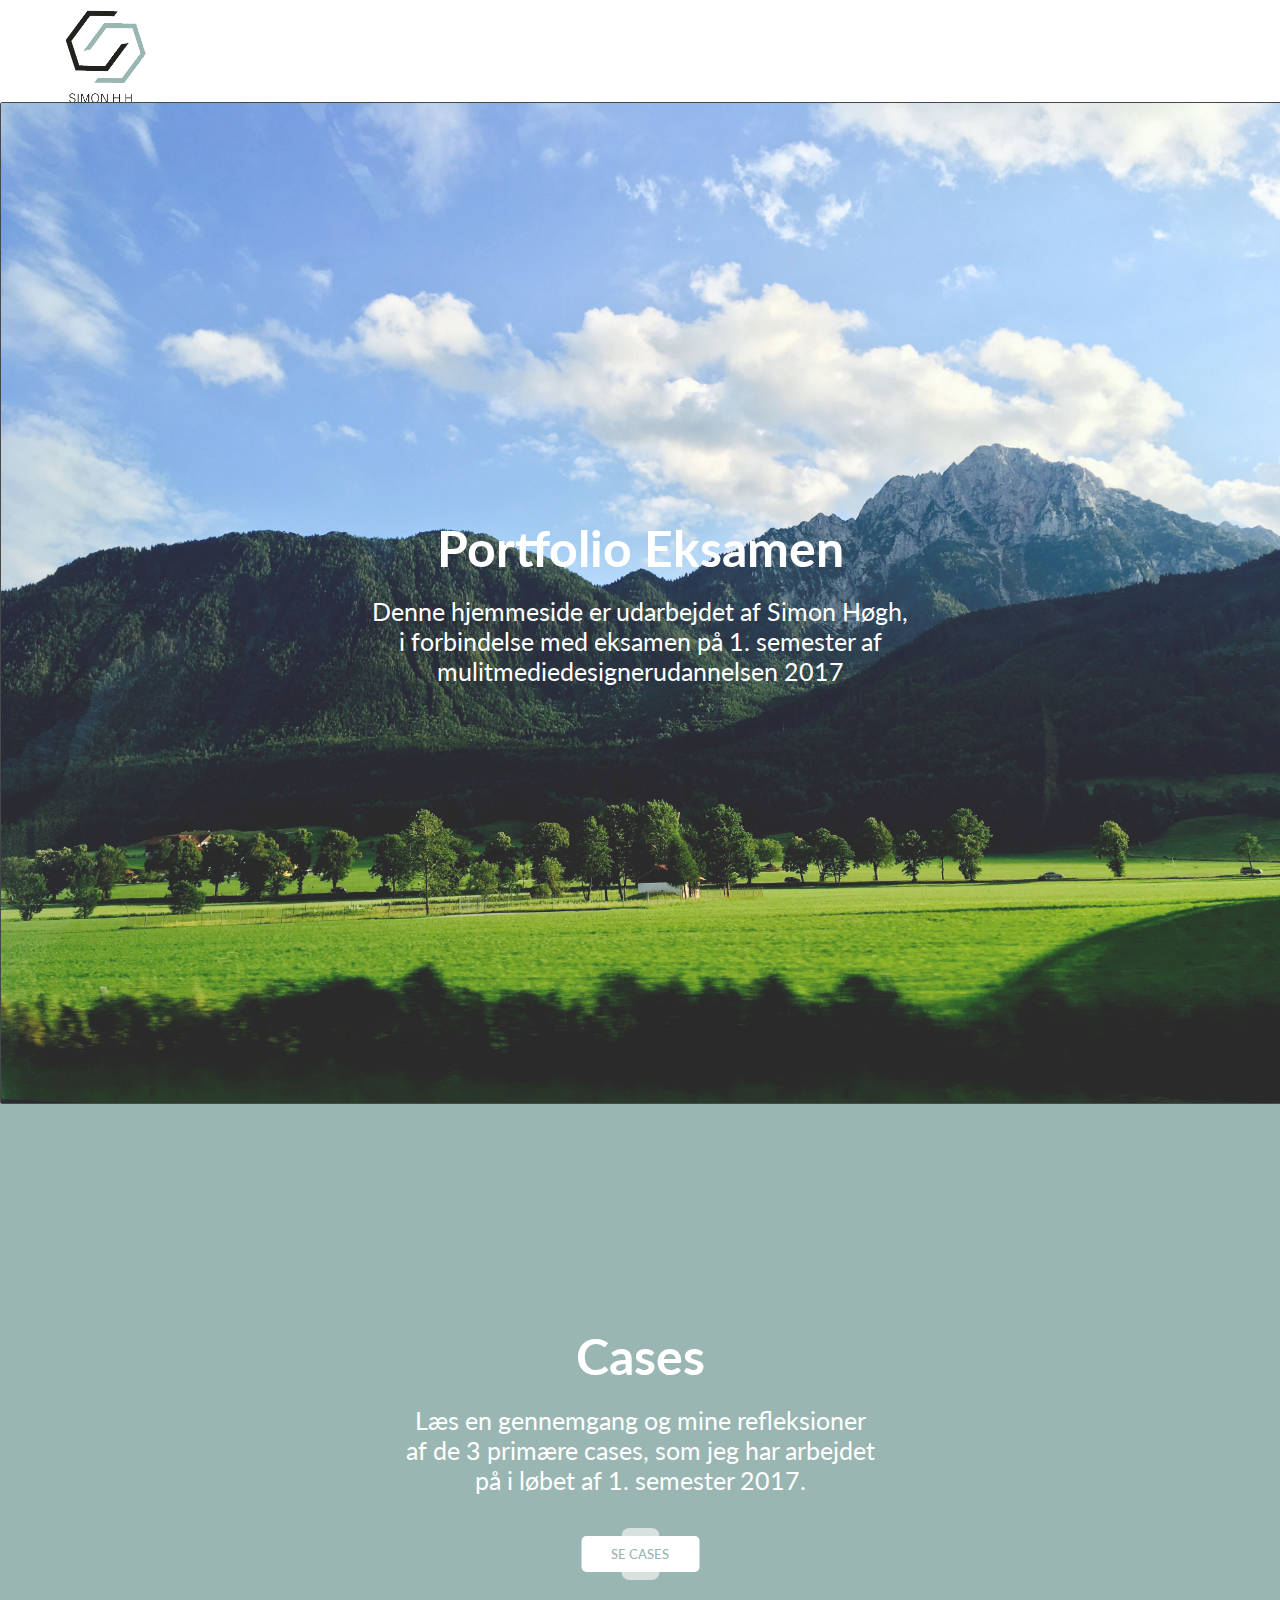
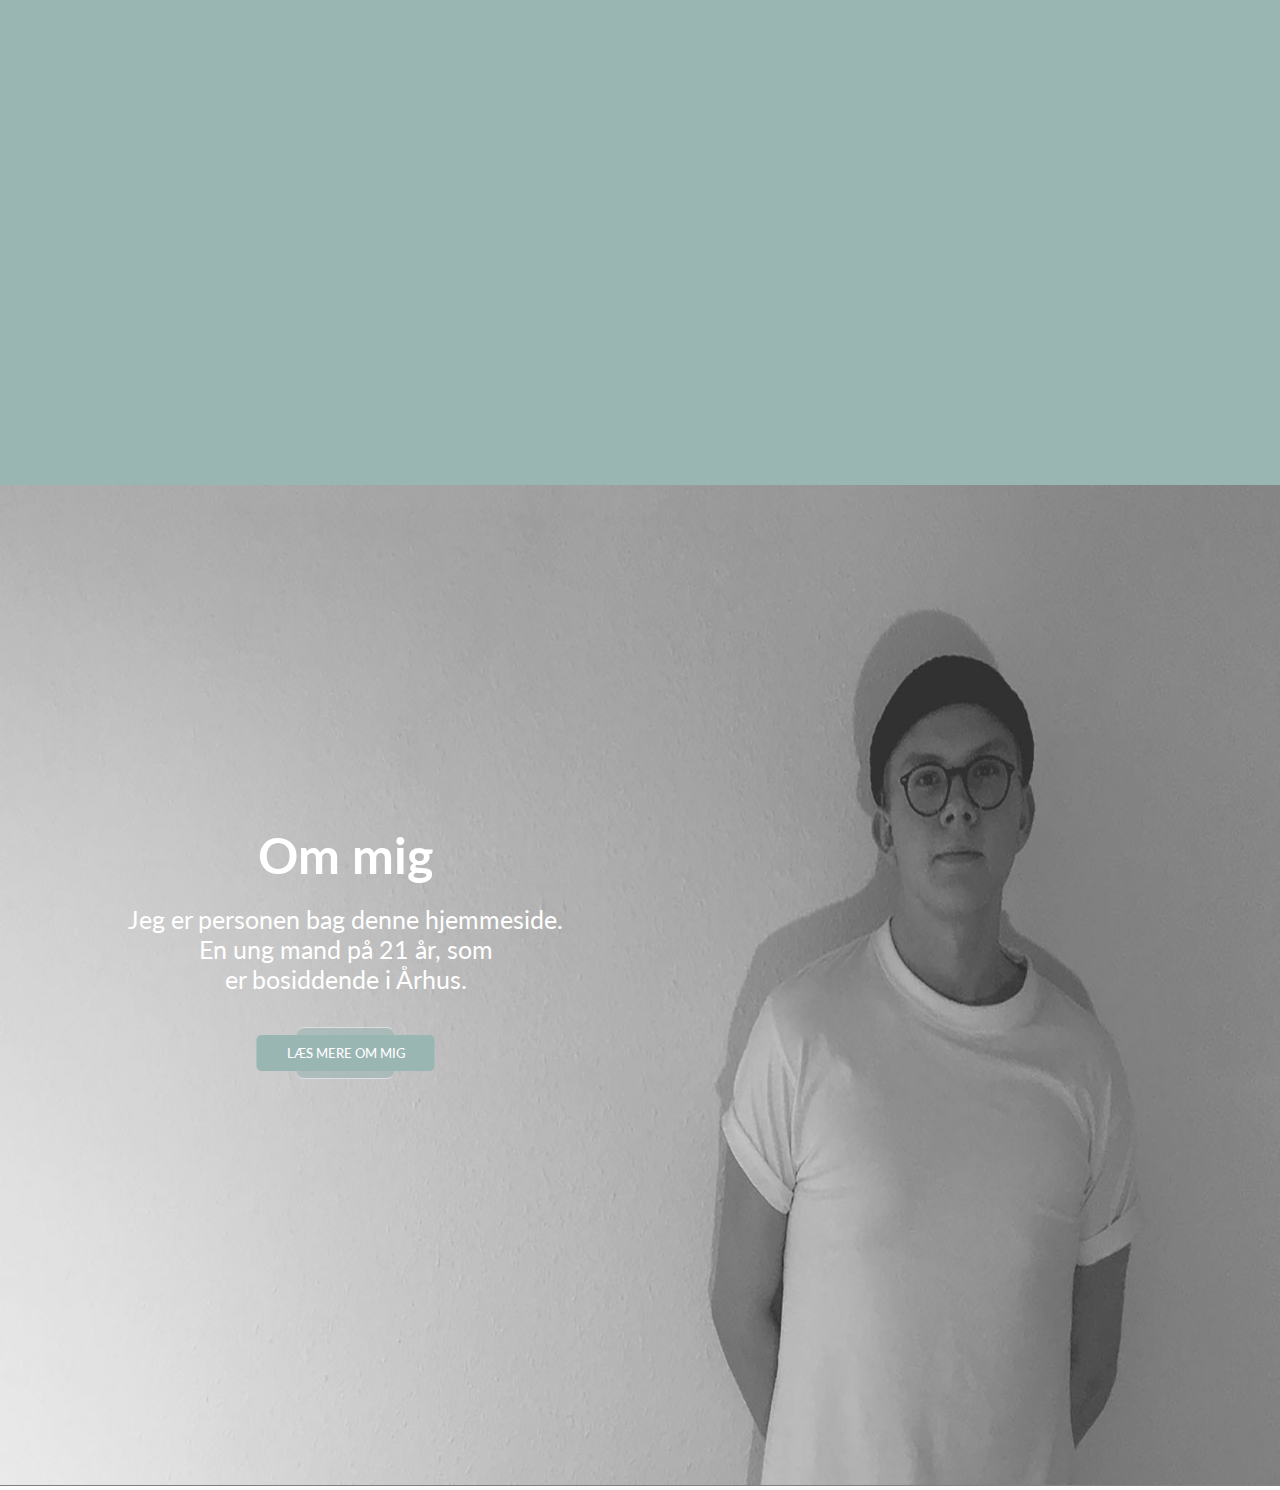
==== commit bc207243: "final" ====
--- a/index.html
+++ b/index.html
@@ -33,7 +33,7 @@
     <div id="page1">
         <a id="forside" class="smooth"></a>
         <div class="container">
-            <img class="roundcor" src="images/bjerge3.jpg" width="100%" height="1000px" alt="de tyske alper">
+            <img class="testbillede roundcor" src="images/bjerge3.jpg" width="100%" height="1000px" alt="de tyske alper">
             <div class="centered">
                 <h1>Portfolio Eksamen</h1>
                 <p>Denne hjemmeside er udarbejdet af Simon Høgh,<br> i forbindelse med eksamen på 1. semester af<br> mulitmediedesignerudannelsen 2017</p>
@@ -69,7 +69,7 @@
     <div id="page3">
         <a id="om_mig" class="smooth"></a>
   <div class="container2">
-                <img class="pagephotobot" src="images/mig.jpg" width="100%" height="1000px">
+                <img class="pagephotobot" src="images/mig.jpg" width="100%" height="1000px" alt="billede af mig">
                 <div class="centered3">
                 <h1>Om mig</h1>
                 <p> Jeg er personen bag denne hjemmeside.<br>En ung mand på 21 år, som<br> er bosiddende i Århus.
--- a/css/styling.css
+++ b/css/styling.css
@@ -352,10 +352,13 @@
         .soclogom{
             width="15%;
         }
-    }
+        
+        
+        }
+    
 
 
- 
+    /*desktop version*/
     @media only screen and (min-width: 1025px) {
         /*laptop*/
         /*logo css*/
@@ -623,11 +626,8 @@
         }
         #page2 {
             height: 1000px;
-            background: #a7c7dc;
-            background: -moz-linear-gradient(top, #a7c7dc 0%, #9ab6b3 99%);
-            background: -webkit-linear-gradient(top, #a7c7dc 0%, #9ab6b3 99%);
-            background: linear-gradient(to bottom, #a7c7dc 0%, #9ab6b3 99%);
-            filter: progid:DXImageTransform.Microsoft.gradient( startColorstr='#a7c7dc', endColorstr='#9ab6b3', GradientType=0);
+            background-color: #9ab6b3;
+            
             width: 100%;
             padding-top: 0px;
         }
@@ -865,4 +865,6 @@
         
         
     }
-    /*side med cases*/
+    
+
+
